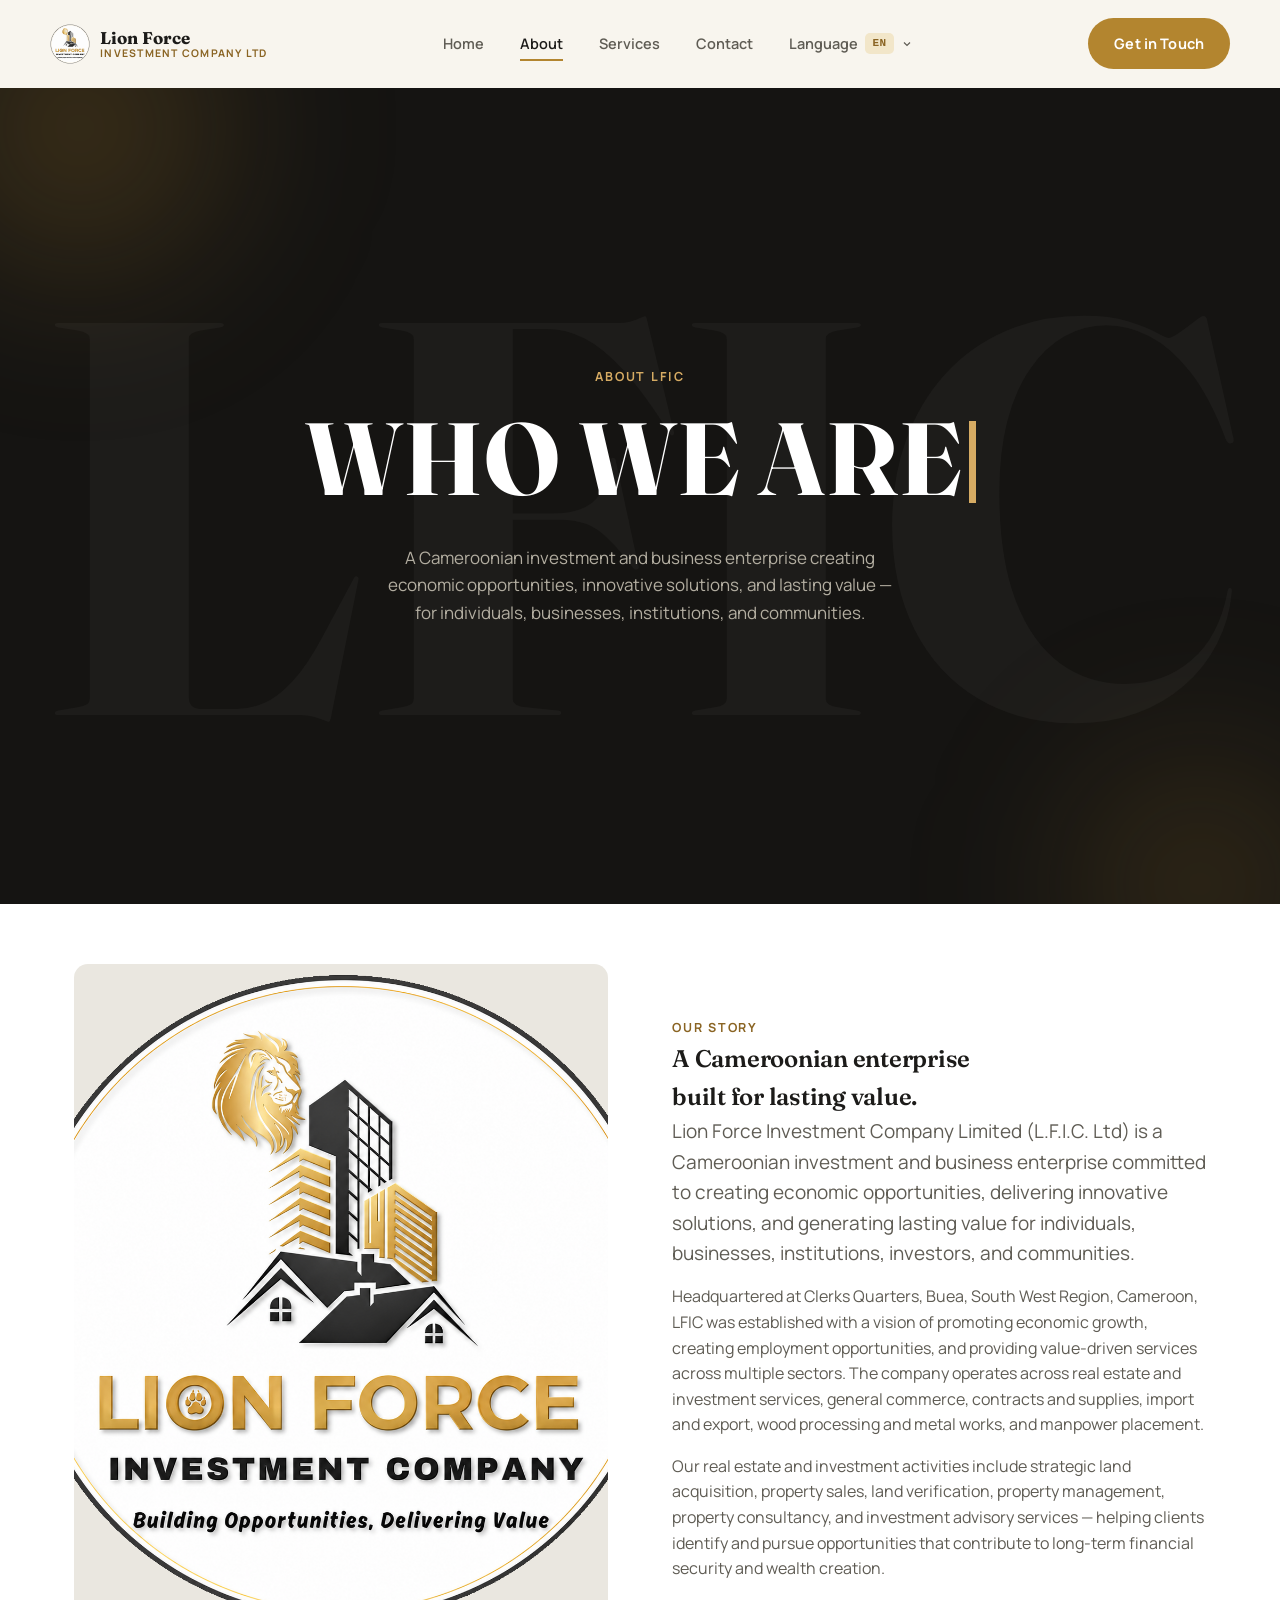
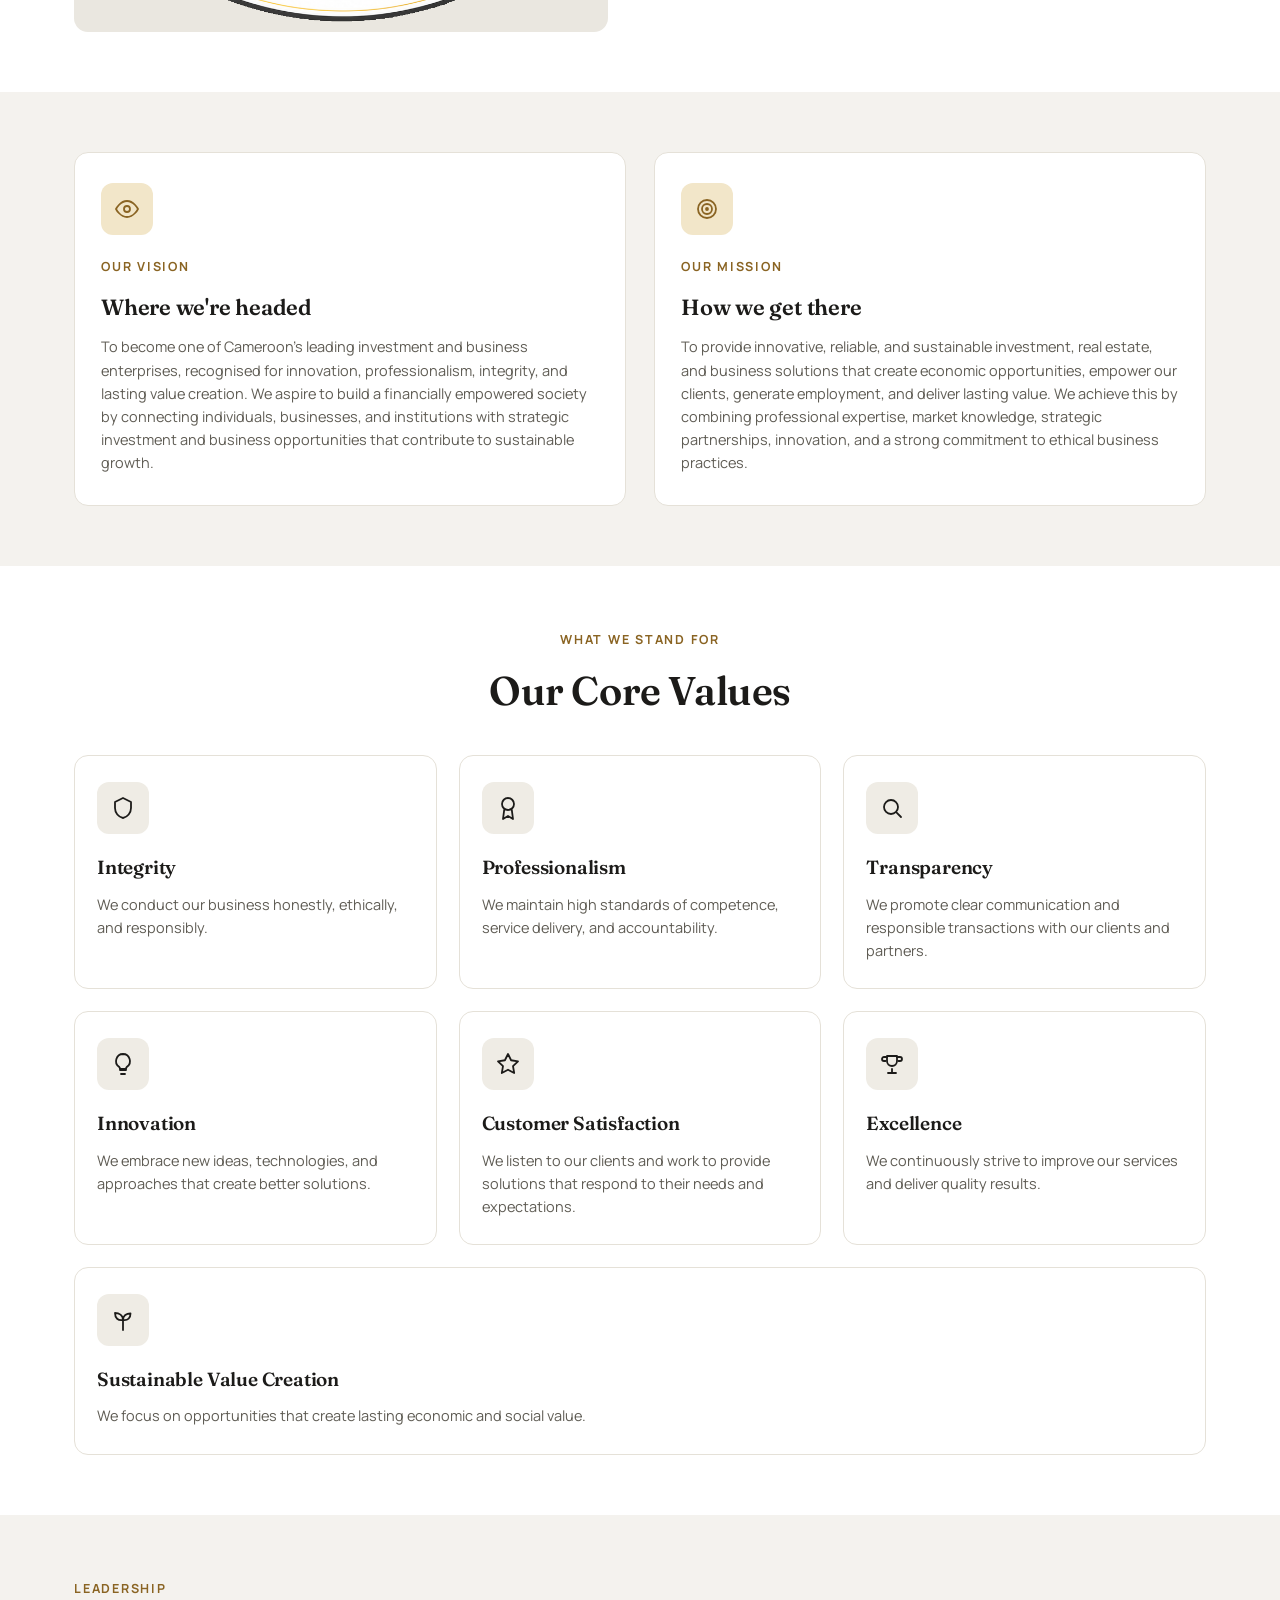
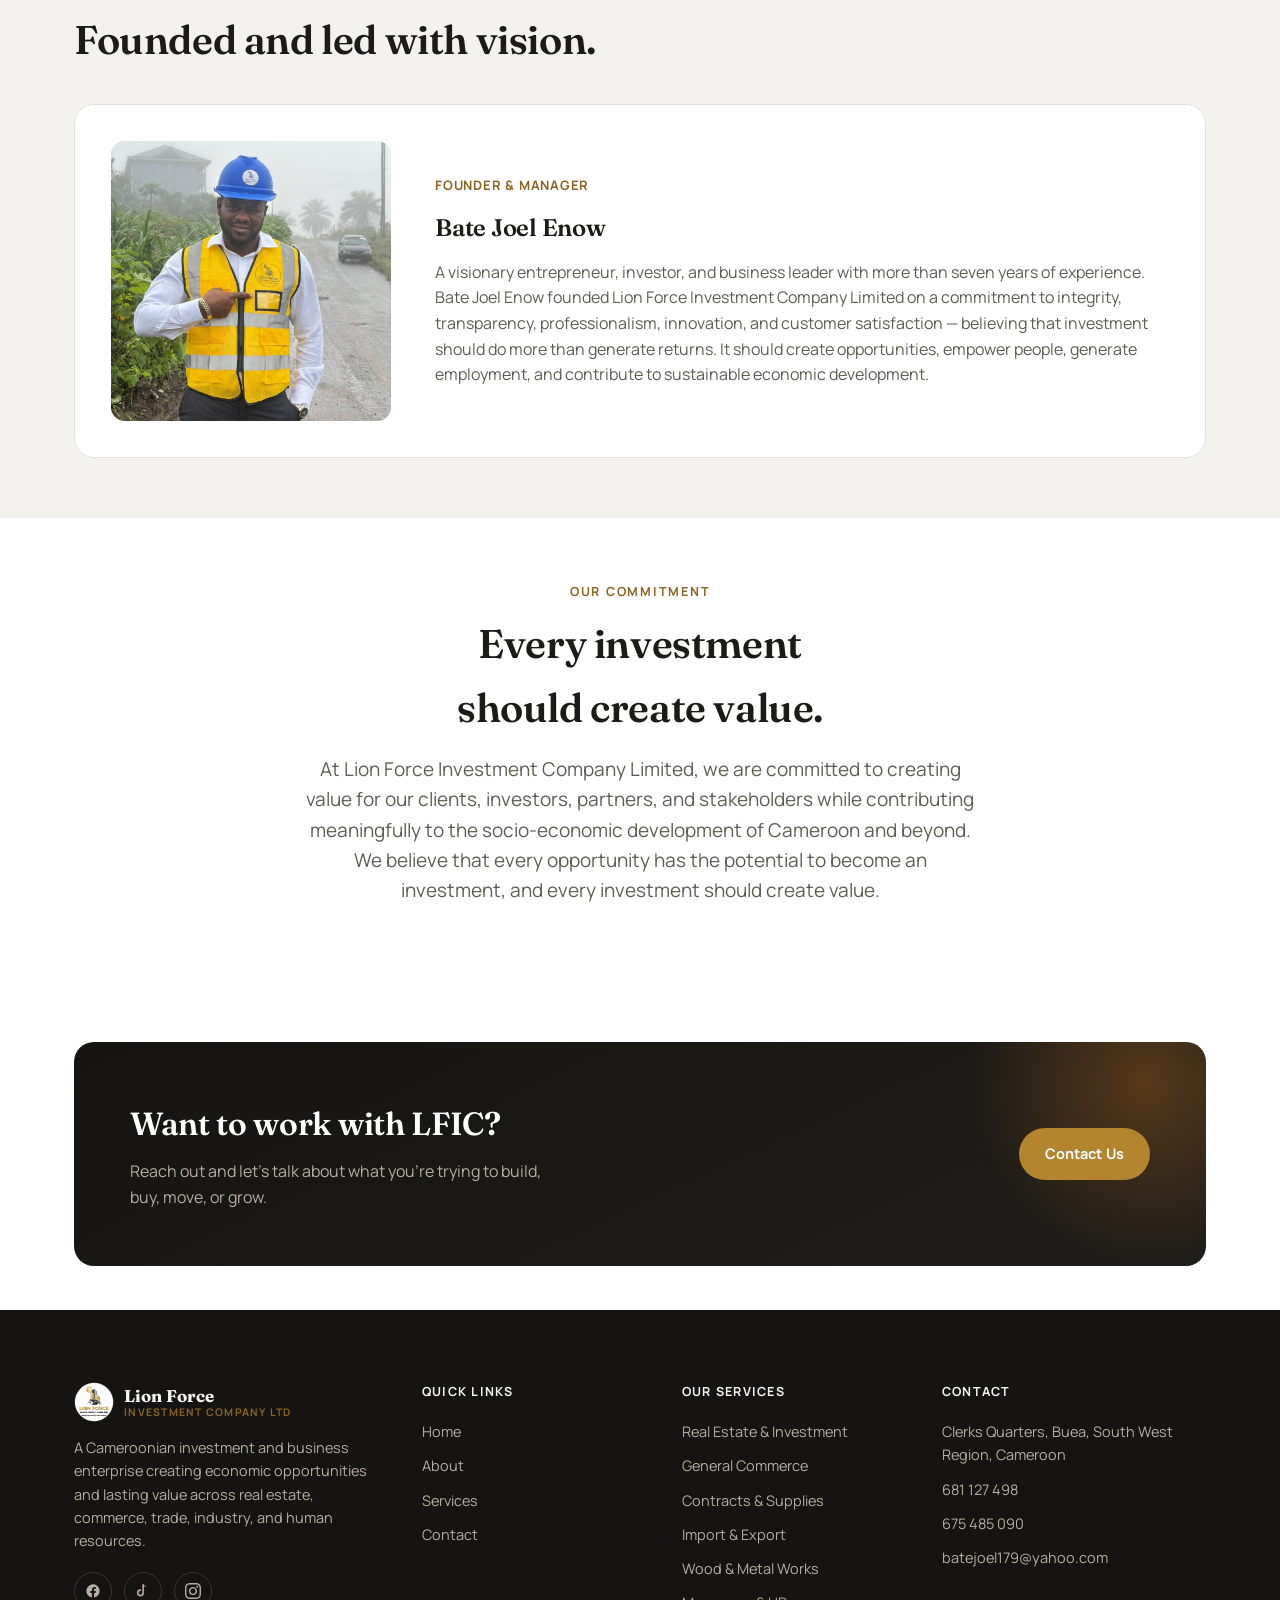
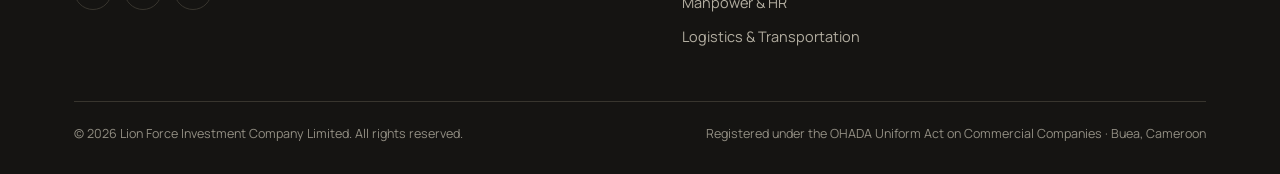
==== about.html @ eafbc06b "second commit" ====
<!doctype html>
<html lang="en">
<head>
<meta charset="UTF-8">
<meta name="viewport" content="width=device-width, initial-scale=1">
<title data-i18n="meta.aboutTitle">About Us | Lion Force Investment Company Ltd</title>
<meta name="description" data-i18n-content="meta.aboutDesc" content="Learn who LFIC is — our story, vision, mission, core values, and the founder behind Lion Force Investment Company Limited in Buea, Cameroon.">
<link rel="canonical" href="https://lionforceinvestment.com/about.html">
<link rel="icon" type="image/png" href="assets/images/logo.png">
<link rel="preconnect" href="https://fonts.googleapis.com">
<link rel="preconnect" href="https://fonts.gstatic.com" crossorigin>
<link href="https://fonts.googleapis.com/css2?family=Fraunces:ital,opsz,wght@0,9..144,500;0,9..144,600;0,9..144,700;1,9..144,500&family=Manrope:wght@400;500;600;700;800&display=swap" rel="stylesheet">
<link rel="stylesheet" href="assets/css/style.css">

<meta property="og:type" content="website">
<meta property="og:site_name" content="Lion Force Investment Company Ltd">
<meta property="og:title" content="About Us | Lion Force Investment Company Ltd">
<meta property="og:description" content="Learn who LFIC is — our story, vision, mission, core values, and the founder behind Lion Force Investment Company Limited in Buea, Cameroon.">
<meta property="og:url" content="https://lionforceinvestment.com/about.html">
<meta property="og:image" content="https://lionforceinvestment.com/assets/images/logo.png">
<meta name="twitter:card" content="summary">

<script type="application/ld+json">
{
  "@context": "https://schema.org",
  "@type": "BreadcrumbList",
  "itemListElement": [
    { "@type": "ListItem", "position": 1, "name": "Home", "item": "https://lionforceinvestment.com/" },
    { "@type": "ListItem", "position": 2, "name": "About", "item": "https://lionforceinvestment.com/about.html" }
  ]
}
</script>
</head>
<body>

<header class="site-header">
  <div class="nav-backdrop"></div>
  <div class="container nav">
    <a href="index.html" class="brand">
      <img class="brand-mark" src="assets/images/logo.png" data-ph="logo.png" alt="Lion Force Investment Company Ltd logo">
      <span class="brand-text"><strong>Lion Force</strong><span>Investment Company Ltd</span></span>
    </a>
    <nav class="nav-links" id="navLinks">
      <a href="index.html" data-i18n="common.navHome">Home</a>
      <a href="about.html" data-i18n="common.navAbout">About</a>
      <a href="services.html" data-i18n="common.navServices">Services</a>
      <a href="contact.html" data-i18n="common.navContact">Contact</a>
      <div class="nav-lang">
        <button type="button" class="lang-toggle" aria-haspopup="true" aria-expanded="false">
          <span data-i18n="common.navLanguage">Language</span>
          <span class="lang-current">EN</span>
          <svg class="lang-caret" viewBox="0 0 24 24" width="12" height="12" fill="none" stroke="currentColor" stroke-width="2.4"><path d="M6 9l6 6 6-6"/></svg>
        </button>
        <div class="lang-menu">
          <button type="button" class="lang-option is-active" data-lang="en">
            <span data-i18n="common.langEnglish">English</span>
            <span class="lang-check">✓</span>
          </button>
          <button type="button" class="lang-option" data-lang="fr">
            <span data-i18n="common.langFrench">Français</span>
            <span class="lang-check">✓</span>
          </button>
        </div>
      </div>
    </nav>
    <div class="nav-cta">
      <a href="contact.html" class="btn btn--primary" data-i18n="common.getInTouch">Get in Touch</a>
      <button class="nav-toggle" id="navToggle" aria-label="Toggle menu" data-i18n-aria-label="common.toggleMenu" aria-expanded="false">
        <svg viewBox="0 0 24 24" width="22" height="22">
          <line class="bar bar1" x1="3" y1="6" x2="21" y2="6"/>
          <line class="bar bar2" x1="3" y1="12" x2="21" y2="12"/>
          <line class="bar bar3" x1="3" y1="18" x2="21" y2="18"/>
        </svg>
      </button>
    </div>
  </div>
</header>

<main>

  <section class="statement">
    <div class="statement-blob statement-blob--a"></div>
    <div class="statement-blob statement-blob--b"></div>
    <div class="statement-watermark" aria-hidden="true">LFIC</div>
    <div class="container statement-inner">
      <span class="eyebrow" data-i18n="about.statementEyebrow">About LFIC</span>
      <h1 class="statement-headline" data-typewriter="WHO WE ARE" data-i18n-typewriter="about.statementHeadline">WHO WE ARE</h1>
      <p class="statement-sub" data-i18n="about.statementSub">A Cameroonian investment and business enterprise creating economic opportunities, innovative solutions, and lasting value — for individuals, businesses, institutions, and communities.</p>
    </div>
  </section>

  <section class="section">
    <div class="container split reveal">
      <div class="split-media">
        <div class="media"><img src="assets/images/office-buea.jpg" data-ph="office-buea.jpg" alt="LFIC office in Clerks Quarters, Buea" loading="lazy"></div>
      </div>
      <div class="split-copy">
        <span class="eyebrow" data-i18n="about.storyEyebrow">Our Story</span>
        <h2 data-i18n="about.storyTitle">A Cameroonian enterprise built for lasting value.</h2>
        <p class="text-lead" data-i18n="about.storyLead">Lion Force Investment Company Limited (L.F.I.C. Ltd) is a Cameroonian investment and business enterprise committed to creating economic opportunities, delivering innovative solutions, and generating lasting value for individuals, businesses, institutions, investors, and communities.</p>
        <p style="margin-top:16px;color:var(--ink-soft);" data-i18n="about.storyPara2">Headquartered at Clerks Quarters, Buea, South West Region, Cameroon, LFIC was established with a vision of promoting economic growth, creating employment opportunities, and providing value-driven services across multiple sectors. The company operates across real estate and investment services, general commerce, contracts and supplies, import and export, wood processing and metal works, and manpower placement.</p>
        <p style="margin-top:16px;color:var(--ink-soft);" data-i18n="about.storyPara3">Our real estate and investment activities include strategic land acquisition, property sales, land verification, property management, property consultancy, and investment advisory services — helping clients identify and pursue opportunities that contribute to long-term financial security and wealth creation.</p>
      </div>
    </div>
  </section>

  <section class="section section--alt">
    <div class="container">
      <div class="grid grid--2">
        <div class="card reveal" style="--i:0">
          <div class="icon-badge"><svg viewBox="0 0 24 24"><path d="M1 12s4-8 11-8 11 8 11 8-4 8-11 8-11-8-11-8z"/><circle cx="12" cy="12" r="3"/></svg></div>
          <span class="eyebrow" data-i18n="about.visionEyebrow">Our Vision</span>
          <h3 style="margin-top:12px;font-size:22px;" data-i18n="about.visionTitle">Where we're headed</h3>
          <p style="margin-top:10px;" data-i18n="about.visionText">To become one of Cameroon's leading investment and business enterprises, recognised for innovation, professionalism, integrity, and lasting value creation. We aspire to build a financially empowered society by connecting individuals, businesses, and institutions with strategic investment and business opportunities that contribute to sustainable growth.</p>
        </div>
        <div class="card reveal" style="--i:1">
          <div class="icon-badge"><svg viewBox="0 0 24 24"><circle cx="12" cy="12" r="9"/><circle cx="12" cy="12" r="5"/><circle cx="12" cy="12" r="1"/></svg></div>
          <span class="eyebrow" data-i18n="about.missionEyebrow">Our Mission</span>
          <h3 style="margin-top:12px;font-size:22px;" data-i18n="about.missionTitle">How we get there</h3>
          <p style="margin-top:10px;" data-i18n="about.missionText">To provide innovative, reliable, and sustainable investment, real estate, and business solutions that create economic opportunities, empower our clients, generate employment, and deliver lasting value. We achieve this by combining professional expertise, market knowledge, strategic partnerships, innovation, and a strong commitment to ethical business practices.</p>
        </div>
      </div>
    </div>
  </section>

  <section class="section">
    <div class="container">
      <div class="section-head section-head--center reveal">
        <span class="eyebrow" data-i18n="about.valuesEyebrow">What We Stand For</span>
        <h2 data-i18n="about.valuesTitle">Our Core Values</h2>
      </div>
      <div class="values-grid">
        <div class="card value-card reveal" style="--i:0"><div class="icon-badge"><svg viewBox="0 0 24 24"><path d="M12 2l8 4v6c0 5-3.5 9-8 10-4.5-1-8-5-8-10V6l8-4z"/></svg></div><h3 data-i18n="about.value1Title">Integrity</h3><p data-i18n="about.value1Desc">We conduct our business honestly, ethically, and responsibly.</p></div>
        <div class="card value-card reveal" style="--i:1"><div class="icon-badge"><svg viewBox="0 0 24 24"><circle cx="12" cy="8" r="6"/><path d="M8.21 13.89L7 23l5-3 5 3-1.21-9.11"/></svg></div><h3 data-i18n="about.value2Title">Professionalism</h3><p data-i18n="about.value2Desc">We maintain high standards of competence, service delivery, and accountability.</p></div>
        <div class="card value-card reveal" style="--i:2"><div class="icon-badge"><svg viewBox="0 0 24 24"><circle cx="11" cy="11" r="7"/><path d="M21 21l-4.35-4.35"/></svg></div><h3 data-i18n="about.value3Title">Transparency</h3><p data-i18n="about.value3Desc">We promote clear communication and responsible transactions with our clients and partners.</p></div>
        <div class="card value-card reveal" style="--i:3"><div class="icon-badge"><svg viewBox="0 0 24 24"><path d="M9 18h6"/><path d="M10 22h4"/><path d="M12 2a7 7 0 0 0-4 12.7c.6.5 1 1.2 1 2.3h6c0-1.1.4-1.8 1-2.3A7 7 0 0 0 12 2z"/></svg></div><h3 data-i18n="about.value4Title">Innovation</h3><p data-i18n="about.value4Desc">We embrace new ideas, technologies, and approaches that create better solutions.</p></div>
        <div class="card value-card reveal" style="--i:4"><div class="icon-badge"><svg viewBox="0 0 24 24"><path d="M12 2l3.09 6.26L22 9.27l-5 4.87L18.18 21 12 17.77 5.82 21 7 14.14l-5-4.87 6.91-1.01L12 2z"/></svg></div><h3 data-i18n="about.value5Title">Customer Satisfaction</h3><p data-i18n="about.value5Desc">We listen to our clients and work to provide solutions that respond to their needs and expectations.</p></div>
        <div class="card value-card reveal" style="--i:5"><div class="icon-badge"><svg viewBox="0 0 24 24"><path d="M7 4h10v5a5 5 0 0 1-10 0V4z"/><path d="M7 5H4a2 2 0 0 0 0 4h1.5"/><path d="M17 5h3a2 2 0 0 1 0 4h-1.5"/><path d="M8 21h8"/><path d="M12 17v4"/></svg></div><h3 data-i18n="about.value6Title">Excellence</h3><p data-i18n="about.value6Desc">We continuously strive to improve our services and deliver quality results.</p></div>
      </div>
      <div class="card value-card reveal" style="margin-top:22px;">
        <div class="icon-badge"><svg viewBox="0 0 24 24"><path d="M12 22V12"/><path d="M12 12C12 7 8 5 4 5c0 5 3 8 8 7z"/><path d="M12 12c0-4.5 3.5-6.5 7.5-6.5 0 4.5-2.5 7.2-7.5 6.5z"/></svg></div><h3 data-i18n="about.value7Title">Sustainable Value Creation</h3><p data-i18n="about.value7Desc">We focus on opportunities that create lasting economic and social value.</p>
      </div>
    </div>
  </section>

  <section class="section section--alt">
    <div class="container">
      <div class="section-head reveal">
        <span class="eyebrow" data-i18n="about.leadershipEyebrow">Leadership</span>
        <h2 data-i18n="about.leadershipTitle">Founded and led with vision.</h2>
      </div>
      <div class="people reveal">
        <div class="media" data-carousel>
          <img class="carousel-slide is-active" src="assets/images/founder-bate-joel-enow.jpg" data-ph="founder-bate-joel-enow.jpg" alt="Bate Joel Enow, Founder of LFIC" loading="lazy">
          <img class="carousel-slide" src="assets/images/founder-bate-joel-enow2.jpg" data-ph="founder-bate-joel-enow2.jpg" alt="Bate Joel Enow, Founder of LFIC" loading="lazy">
        </div>
        <div>
          <span class="role" data-i18n="about.founderRole">Founder &amp; Manager</span>
          <h3>Bate Joel Enow</h3>
          <p style="color:var(--ink-soft);margin-top:12px;" data-i18n="about.founderBio">A visionary entrepreneur, investor, and business leader with more than seven years of experience. Bate Joel Enow founded Lion Force Investment Company Limited on a commitment to integrity, transparency, professionalism, innovation, and customer satisfaction — believing that investment should do more than generate returns. It should create opportunities, empower people, generate employment, and contribute to sustainable economic development.</p>
        </div>
      </div>
    </div>
  </section>

  <section class="section">
    <div class="container">
      <div class="section-head section-head--center reveal">
        <span class="eyebrow" data-i18n="about.commitmentEyebrow">Our Commitment</span>
        <h2 data-i18n="about.commitmentTitle">Every investment should create value.</h2>
        <p class="text-lead" style="margin:0 auto;" data-i18n="about.commitmentText">At Lion Force Investment Company Limited, we are committed to creating value for our clients, investors, partners, and stakeholders while contributing meaningfully to the socio-economic development of Cameroon and beyond. We believe that every opportunity has the potential to become an investment, and every investment should create value.</p>
      </div>
    </div>
  </section>

  <section class="section--tight">
    <div class="container">
      <div class="cta-band reveal">
        <div>
          <h2 data-i18n="about.ctaTitle">Want to work with LFIC?</h2>
          <p data-i18n="about.ctaLead">Reach out and let's talk about what you're trying to build, buy, move, or grow.</p>
        </div>
        <a href="contact.html" class="btn btn--primary" data-i18n="home.ctaBtn">Contact Us</a>
      </div>
    </div>
  </section>

</main>

<footer class="site-footer">
  <div class="container">
    <div class="footer-grid">
      <div class="footer-brand">
        <a href="index.html" class="brand">
          <img class="brand-mark" src="assets/images/logo.png" data-ph="logo.png" alt="Lion Force Investment Company Ltd logo">
          <span class="brand-text"><strong style="color:var(--on-dark);">Lion Force</strong><span>Investment Company Ltd</span></span>
        </a>
        <p data-i18n="common.footerTagline">A Cameroonian investment and business enterprise creating economic opportunities and lasting value across real estate, commerce, trade, industry, and human resources.</p>
        <div class="footer-social">
          <a href="https://www.facebook.com/LFICltd26" aria-label="Facebook" target="_blank" rel="noopener"><svg viewBox="0 0 24 24" fill="currentColor"><path d="M22 12a10 10 0 1 0-11.56 9.88v-6.99H7.9V12h2.54V9.8c0-2.5 1.49-3.89 3.77-3.89 1.09 0 2.23.2 2.23.2v2.45h-1.26c-1.24 0-1.63.77-1.63 1.56V12h2.78l-.44 2.89h-2.34v6.99A10 10 0 0 0 22 12z"/></svg></a>
          <a href="https://www.tiktok.com/@lion_force_investment" aria-label="TikTok" target="_blank" rel="noopener"><svg viewBox="0 0 24 24" fill="currentColor"><path d="M16.6 5.82a4.28 4.28 0 0 1-3.16-1.36V14.8a5.3 5.3 0 1 1-4.55-5.25v2.5a2.8 2.8 0 1 0 2.05 2.7V2h2.5a4.28 4.28 0 0 0 3.16 3.6v2.4a6.6 6.6 0 0 1 0 0z"/></svg></a>
          <a href="https://www.instagram.com/mr_lionforce/" aria-label="Instagram" target="_blank" rel="noopener"><svg viewBox="0 0 24 24" fill="currentColor"><path d="M12 0C8.74 0 8.333.015 7.053.072 5.775.132 4.905.333 4.14.63c-.789.306-1.459.717-2.126 1.384S.935 3.35.63 4.14C.333 4.905.131 5.775.072 7.053.012 8.333 0 8.74 0 12s.015 3.667.072 4.947c.06 1.277.261 2.148.558 2.913.306.788.717 1.459 1.384 2.126.667.666 1.336 1.079 2.126 1.384.766.296 1.636.499 2.913.558C8.333 23.988 8.74 24 12 24s3.667-.015 4.947-.072c1.277-.06 2.148-.262 2.913-.558.788-.306 1.459-.718 2.126-1.384.666-.667 1.079-1.335 1.384-2.126.296-.765.499-1.636.558-2.913.06-1.28.072-1.687.072-4.947s-.015-3.667-.072-4.947c-.06-1.277-.262-2.149-.558-2.913-.306-.789-.718-1.459-1.384-2.126C21.319 1.347 20.651.935 19.86.63c-.765-.297-1.636-.499-2.913-.558C15.667.012 15.26 0 12 0zm0 2.16c3.203 0 3.585.016 4.85.071 1.17.055 1.805.249 2.227.415.562.217.96.477 1.382.896.419.42.679.819.896 1.381.164.422.36 1.057.413 2.227.057 1.266.07 1.646.07 4.85s-.015 3.585-.074 4.85c-.061 1.17-.256 1.805-.421 2.227-.224.562-.479.96-.899 1.382-.419.419-.824.679-1.38.896-.42.164-1.065.36-2.235.413-1.274.057-1.649.07-4.859.07-3.211 0-3.586-.015-4.859-.074-1.171-.061-1.816-.256-2.236-.421-.569-.224-.96-.479-1.379-.899-.421-.419-.69-.824-.9-1.38-.165-.42-.359-1.065-.42-2.235-.045-1.26-.061-1.649-.061-4.844 0-3.196.016-3.586.061-4.861.061-1.17.255-1.814.42-2.234.21-.57.479-.96.9-1.381.419-.419.81-.689 1.379-.898.42-.166 1.051-.361 2.221-.421 1.275-.045 1.65-.06 4.859-.06l.045.03zm0 3.678c-3.405 0-6.162 2.76-6.162 6.162 0 3.405 2.76 6.162 6.162 6.162 3.405 0 6.162-2.76 6.162-6.162 0-3.405-2.76-6.162-6.162-6.162zM12 16c-2.21 0-4-1.79-4-4s1.79-4 4-4 4 1.79 4 4-1.79 4-4 4zm7.846-10.405c0 .795-.646 1.44-1.44 1.44-.795 0-1.44-.646-1.44-1.44 0-.794.646-1.439 1.44-1.439.793-.001 1.44.645 1.44 1.439z"/></svg></a>
        </div>
      </div>
      <div>
        <h4 data-i18n="common.footerQuickLinks">Quick Links</h4>
        <div class="footer-links">
          <a href="index.html" data-i18n="common.navHome">Home</a>
          <a href="about.html" data-i18n="common.navAbout">About</a>
          <a href="services.html" data-i18n="common.navServices">Services</a>
          <a href="contact.html" data-i18n="common.navContact">Contact</a>
        </div>
      </div>
      <div>
        <h4 data-i18n="common.footerOurServices">Our Services</h4>
        <div class="footer-links">
          <a href="services.html#real-estate" data-i18n="common.serviceRealEstate">Real Estate &amp; Investment</a>
          <a href="services.html#general-commerce" data-i18n="common.serviceGeneralCommerce">General Commerce</a>
          <a href="services.html#contracts-supplies" data-i18n="common.serviceContractsSupplies">Contracts &amp; Supplies</a>
          <a href="services.html#import-export" data-i18n="common.serviceImportExport">Import &amp; Export</a>
          <a href="services.html#wood-metal-works" data-i18n="common.serviceWoodMetal">Wood &amp; Metal Works</a>
          <a href="services.html#manpower-hr" data-i18n="common.serviceManpowerHR">Manpower &amp; HR</a>
          <a href="services.html#logistics" data-i18n="common.serviceLogistics">Logistics &amp; Transportation</a>
        </div>
      </div>
      <div>
        <h4 data-i18n="common.footerContact">Contact</h4>
        <div class="footer-links">
          <a href="https://maps.google.com/?q=Clerks+Quarters,+Buea,+South+West+Region,+Cameroon" target="_blank" rel="noopener" data-i18n="common.footerAddress">Clerks Quarters, Buea, South West Region, Cameroon</a>
          <a href="tel:+237681127498">681 127 498</a>
          <a href="tel:+237675485090">675 485 090</a>
          <a href="mailto:batejoel179@yahoo.com">batejoel179@yahoo.com</a>
        </div>
      </div>
    </div>
    <div class="footer-bottom">
      <span data-i18n="common.footerCopyright">&copy; 2026 Lion Force Investment Company Limited. All rights reserved.</span>
      <span data-i18n="common.footerRegistered">Registered under the OHADA Uniform Act on Commercial Companies · Buea, Cameroon</span>
    </div>
  </div>
</footer>

<button class="to-top" aria-label="Back to top" data-i18n-aria-label="common.backToTop">
  <svg viewBox="0 0 24 24" fill="none" stroke="currentColor" stroke-width="2.4"><path d="M12 19V5M5 12l7-7 7 7"/></svg>
</button>

<script src="assets/js/i18n.js"></script>
<script src="assets/js/main.js"></script>
</body>
</html>
---- assets/css/style.css ----
/* ============================================================
   Lion Force Investment Company Ltd — Design System
   Light theme. Fonts: Fraunces (display) + Manrope (body/UI).
   ============================================================ */

:root{
  /* White */
  --paper:#ffffff;
  --surface:#ffffff;
  --surface-2:#f4f2ee;
  --surface-3:#eae7e0;

  /* Ash (text + neutrals — warm grey, no green bias) */
  --ink:#1c1b19;
  --ink-soft:#5f5c54;
  --ink-faint:#928e83;
  --ash-tint:#efece5;

  /* Dark (footer / contrast bands) */
  --dark:#151412;
  --dark-2:#201e1a;
  --on-dark:#f6f4ef;
  --on-dark-soft:#b3aea1;
  --line-on-dark:#38352e;

  /* Gold (the one accent) */
  --accent:#b3852f;
  --accent-dark:#8a6423;
  --accent-light:#d6ab63;
  --accent-tint:#f2e6c9;

  --line:#e5e1d8;

  --success:#7a6a2e;
  --error:#9c4a3a;

  --shadow-sm:0 1px 2px rgba(28,27,25,.07), 0 2px 8px rgba(28,27,25,.05);
  --shadow-md:0 10px 28px rgba(28,27,25,.10);
  --shadow-lg:0 24px 56px rgba(28,27,25,.18);

  --radius-lg:20px;
  --radius:14px;
  --radius-sm:8px;

  --container:1180px;
  --header-h:84px;
  --header-h-mobile:70px;

  --ease:cubic-bezier(.22,.8,.32,1);
  --dur-fast:.22s;
  --dur:.45s;
  --dur-slow:.9s;
}

/* ---------- reset ---------- */
*,*::before,*::after{box-sizing:border-box;}
html{scroll-behavior:smooth;overflow-x:clip;}
body{
  margin:0;
  overflow-x:clip;
  background:var(--paper);
  color:var(--ink);
  font-family:"Manrope",-apple-system,"Segoe UI",Roboto,Helvetica,Arial,sans-serif;
  font-size:16px;
  line-height:1.6;
  -webkit-font-smoothing:antialiased;
}
img{max-width:100%;display:block;}
a{color:inherit;text-decoration:none;}
ul{margin:0;padding:0;list-style:none;}
h1,h2,h3,h4,p,figure{margin:0;}
button{font:inherit;color:inherit;background:none;border:none;cursor:pointer;}
input,textarea{font:inherit;}
svg{display:block;}

h1,h2,h3,h4,.font-display{
  font-family:"Fraunces","Iowan Old Style",Georgia,serif;
  font-weight:600;
  letter-spacing:-0.01em;
  text-wrap:balance;
  color:var(--ink);
}

.container{
  max-width:var(--container);
  margin:0 auto;
  padding:0 24px;
}

.eyebrow{
  display:inline-block;
  font-family:"Manrope",sans-serif;
  font-size:12.5px;
  font-weight:700;
  letter-spacing:.14em;
  text-transform:uppercase;
  color:var(--accent-dark);
}

.section{padding:60px 0;}
.section--tight{padding:44px 0;}
.section--alt{background:var(--surface-2);}
.section--dark{background:var(--dark);color:var(--on-dark);}
.section--dark h1,.section--dark h2,.section--dark h3,.section--dark h4{color:var(--on-dark);}
.section--dark .eyebrow{color:var(--accent-light);}

.text-lead{
  font-size:clamp(17px,2vw,19px);
  color:var(--ink-soft);
  max-width:62ch;
}

@media (max-width:640px){
  .section{padding:44px 0;}
  .section-head{margin-bottom:24px;}
}

/* ---------- reveal on scroll ---------- */
.reveal{
  opacity:0;
  transform:translateY(28px);
  transition:opacity var(--dur-slow) var(--ease), transform var(--dur-slow) var(--ease);
}
.reveal.is-visible{opacity:1;transform:none;}
.reveal-stagger > *{transition-delay:calc(var(--i,0) * 90ms);}

@media (prefers-reduced-motion: reduce){
  html{scroll-behavior:auto;}
  .reveal{opacity:1;transform:none;transition:none;}
  *{animation-duration:0.001ms !important;animation-iteration-count:1 !important;transition-duration:0.001ms !important;}
}

/* ---------- buttons ---------- */
.btn{
  position:relative;
  display:inline-flex;
  align-items:center;
  gap:10px;
  padding:14px 26px;
  border-radius:999px;
  font-weight:700;
  font-size:14.5px;
  letter-spacing:.01em;
  overflow:hidden;
  isolation:isolate;
  transition:color var(--dur-fast) var(--ease), border-color var(--dur-fast) var(--ease), transform var(--dur-fast) var(--ease);
}
.btn::before{
  content:"";
  position:absolute;
  inset:0;
  z-index:-1;
  transform:translateY(102%);
  transition:transform var(--dur) var(--ease);
}
.btn:hover{transform:translateY(-2px);}
.btn:hover::before{transform:translateY(0);}

.btn--primary{background:var(--accent);color:#fff;}
.btn--primary::before{background:var(--accent-dark);}

.btn--ghost{border:1.5px solid var(--line);color:var(--ink);}
.btn--ghost::before{background:var(--ink);}
.btn--ghost:hover{color:#fff;border-color:var(--ink);}

.btn--ghost-dark{border:1.5px solid var(--line-on-dark);color:var(--on-dark);}
.btn--ghost-dark::before{background:var(--accent);}
.btn--ghost-dark:hover{color:#fff;border-color:var(--accent);}

.btn--sm{padding:10px 18px;font-size:13.5px;}

/* ---------- image zoom + placeholder ---------- */
.media{
  position:relative;
  overflow:hidden;
  background:var(--surface-3);
  border-radius:var(--radius);
}
.media--dark{background:var(--dark);}
.media img{
  width:100%;height:100%;
  object-fit:cover;
  display:block;
  transition:transform 1.1s var(--ease);
}
.media:hover img{transform:scale(1.08);}
.media::after{
  content:"";
  position:absolute;inset:0;
  background:linear-gradient(180deg,rgba(28,33,23,0) 55%,rgba(28,33,23,.35) 100%);
  opacity:0;
  transition:opacity var(--dur) var(--ease);
  pointer-events:none;
}
.media:hover::after{opacity:1;}

img.img-missing{
  object-fit:cover;
  filter:saturate(.85);
}

/* ---------- header ---------- */
header.site-header{
  position:sticky;top:0;z-index:60;
  background:rgba(247,244,236,.86);
  backdrop-filter:blur(10px) saturate(1.2);
  border-bottom:1px solid transparent;
  transition:box-shadow var(--dur-fast), border-color var(--dur-fast), padding var(--dur-fast);
}
header.site-header.is-scrolled{
  box-shadow:var(--shadow-sm);
  border-color:var(--line);
}
.nav{
  display:flex;
  align-items:center;
  justify-content:space-between;
  padding:18px 0;
  transition:padding var(--dur-fast);
}
header.site-header.is-scrolled .nav{padding:12px 0;}

.brand{display:flex;align-items:center;gap:10px;}
.brand-mark{
  width:40px;height:40px;
  flex:none;
  object-fit:contain;
  display:block;
}
.brand-text{display:flex;flex-direction:column;line-height:1.15;}
.brand-text strong{
  font-family:"Fraunces",serif;
  font-size:17px;
  font-weight:700;
  color:var(--ink);
}
.brand-text span{
  font-size:10.5px;
  letter-spacing:.12em;
  text-transform:uppercase;
  color:var(--accent-dark);
  font-weight:700;
}

.nav-links{display:flex;align-items:center;gap:36px;}
.nav-links a{
  position:relative;
  font-weight:600;
  font-size:14.5px;
  color:var(--ink-soft);
  padding:6px 0;
  transition:color var(--dur-fast);
}
.nav-links a::after{
  content:"";
  position:absolute;left:0;bottom:0;
  width:100%;height:2px;
  background:var(--accent);
  transform:scaleX(0);
  transform-origin:right;
  transition:transform var(--dur) var(--ease);
}
.nav-links a:hover,.nav-links a.active{color:var(--ink);}
.nav-links a:hover::after,.nav-links a.active::after{transform:scaleX(1);transform-origin:left;}

/* ---------- language switcher ---------- */
.nav-lang{position:relative;}
.lang-toggle{
  display:inline-flex;align-items:center;gap:7px;
  font-weight:600;font-size:14.5px;color:var(--ink-soft);
  padding:6px 0;
  transition:color var(--dur-fast);
}
.lang-toggle:hover{color:var(--ink);}
.lang-current{
  font-family:ui-monospace,SFMono-Regular,Consolas,monospace;
  font-size:11px;font-weight:700;letter-spacing:.04em;
  padding:2px 7px;border-radius:5px;
  background:var(--accent-tint);color:var(--accent-dark);
}
.lang-caret{transition:transform var(--dur-fast);flex:none;}
.nav-lang.is-open .lang-caret{transform:rotate(180deg);}

.lang-menu{
  position:absolute;top:100%;left:50%;
  transform:translate(-50%,8px);
  min-width:170px;
  background:var(--surface);
  border:1px solid var(--line);
  border-radius:var(--radius-sm);
  box-shadow:var(--shadow-md);
  padding:6px;
  opacity:0;visibility:hidden;
  transition:opacity var(--dur-fast) var(--ease), transform var(--dur-fast) var(--ease), visibility 0s linear var(--dur-fast);
  z-index:80;
}
.nav-lang:hover .lang-menu,
.nav-lang.is-open .lang-menu{
  opacity:1;visibility:visible;transform:translate(-50%,4px);
  transition:opacity var(--dur-fast) var(--ease), transform var(--dur-fast) var(--ease);
}
.lang-option{
  display:flex;align-items:center;justify-content:space-between;
  width:100%;
  padding:9px 12px;
  border-radius:6px;
  font-size:14px;font-weight:600;color:var(--ink-soft);
  transition:background var(--dur-fast), color var(--dur-fast);
}
.lang-option:hover{background:var(--surface-2);color:var(--ink);}
.lang-option.is-active{color:var(--accent-dark);}
.lang-option .lang-check{opacity:0;font-weight:700;transition:opacity var(--dur-fast);}
.lang-option.is-active .lang-check{opacity:1;}

@media (max-width:920px){
  .nav-lang{width:100%;}
  .lang-toggle{width:100%;justify-content:space-between;padding:14px 0;font-size:17px;border-bottom:1px solid var(--line);color:var(--ink);}
  .lang-menu{
    position:static;
    transform:none;
    box-shadow:none;
    border:none;
    background:transparent;
    padding:0;
    max-height:0;
    opacity:1;visibility:visible;
    overflow:hidden;
    transition:max-height var(--dur) var(--ease);
  }
  .nav-lang:hover .lang-menu{max-height:0;}
  .nav-lang.is-open .lang-menu{max-height:140px;padding:4px 0 8px 12px;}
  /* the shared (desktop) hover/open rule below sets a translate() on .lang-menu
     that outranks the plain "transform:none" above (3 classes vs. 1) — pin it
     back down so the dropdown stays put under the toggle instead of sliding
     off sideways over the page content. */
  .nav-lang:hover .lang-menu,
  .nav-lang.is-open .lang-menu{transform:none;}
  .lang-option{color:var(--ink);}
}

.nav-cta{display:flex;align-items:center;gap:14px;}
.nav-toggle{
  display:none;
  width:46px;height:46px;
  flex:none;
  align-items:center;justify-content:center;
  border-radius:50%;
  transition:background var(--dur-fast);
}
.nav-toggle:hover{background:var(--surface-2);}
.nav-toggle .bar{
  stroke:var(--ink);
  stroke-width:2;
  stroke-linecap:round;
  transform-origin:12px 12px;
  transition:transform var(--dur-fast) var(--ease), opacity var(--dur-fast) var(--ease);
}
.nav-toggle.is-open .bar1{transform:translateY(6px) rotate(45deg);}
.nav-toggle.is-open .bar2{opacity:0;}
.nav-toggle.is-open .bar3{transform:translateY(-6px) rotate(-45deg);}

@media (max-width:920px){
  .nav{padding-left:20px;padding-right:20px;}
  .nav-links{
    position:fixed;inset:0 0 0 auto;
    width:min(340px,80vw);
    height:100vh;
    background:var(--surface);
    flex-direction:column;
    align-items:flex-start;
    justify-content:flex-start;
    gap:6px;
    padding:100px 32px 32px;
    box-shadow:var(--shadow-lg);
    transform:translateX(100%);
    transition:transform var(--dur) var(--ease);
    z-index:60;
  }
  .nav-links.is-open{transform:translateX(0);}
  .nav-links a{width:100%;padding:14px 0;font-size:17px;border-bottom:1px solid var(--line);}
  .nav-cta .btn--primary{display:none;}
  .nav-toggle{display:flex;position:relative;z-index:70;}
  .nav-backdrop{
    position:fixed;inset:0;
    background:rgba(15,14,12,.45);
    opacity:0;visibility:hidden;
    transition:opacity var(--dur) var(--ease), visibility 0s linear var(--dur);
    z-index:55;
  }
  .nav-backdrop.is-open{
    opacity:1;visibility:visible;
    transition:opacity var(--dur) var(--ease);
  }
}

@media (max-width:480px){
  .container{padding:0 18px;}
  .brand{gap:8px;}
  .brand-mark{width:34px;height:34px;}
  .brand-text strong{font-size:15px;}
  .brand-text span{display:none;}
  .nav{padding:14px 18px;}
  .nav-cta{gap:8px;}
}

/* ---------- hero ---------- */
.hero{
  position:relative;
  overflow:hidden;
  min-height:calc(100vh - var(--header-h));
  display:flex;
  align-items:center;
  color:#fff;
}
.hero-media{
  position:absolute;inset:0;
  z-index:0;
}
.hero-media img{
  width:100%;height:100%;object-fit:cover;
  animation:kenburns 3s ease-in-out infinite alternate;
}
@keyframes kenburns{
  0%{transform:scale(1) translate(0,0);}
  100%{transform:scale(1.12) translate(-1.5%,-1.5%);}
}
.hero-scrim{
  position:absolute;inset:0;
  background:linear-gradient(115deg,rgba(20,24,16,.92) 15%,rgba(20,24,16,.62) 55%,rgba(20,24,16,.4) 100%);
  z-index:1;
}
.hero-content{
  position:relative;z-index:2;padding:64px 24px;
  display:flex;flex-direction:column;align-items:center;text-align:center;
}
.hero-content .eyebrow{color:var(--accent-light);}
.hero h1{
  color:#fff;
  font-size:clamp(30px,5vw,58px);
  line-height:1.12;
  margin:18px 0 22px;
  max-width:min(52rem,92%);
  width:100%;
}
.hero p.text-lead{color:rgba(243,239,226,.86);max-width:min(54rem,92%);width:100%;margin-left:auto;margin-right:auto;}
.hero-actions{display:flex;gap:16px;flex-wrap:wrap;justify-content:center;margin-top:36px;}

@media (max-width:640px){
  .hero{min-height:calc(100vh - var(--header-h-mobile));}
  .hero-content{padding:40px 20px;}
  .hero h1{font-size:clamp(24px,7.5vw,36px);max-width:none;}
  .hero p.text-lead{font-size:15px;max-width:none;}
  .hero-actions{flex-direction:row;flex-wrap:nowrap;gap:10px;margin-top:24px;}
  .hero-actions .btn{flex:none;justify-content:center;padding:12px 14px;font-size:13px;white-space:nowrap;}
}

/* stagger children of hero on load */
.hero-content > *{
  opacity:0;
  animation:rise .8s var(--ease) forwards;
}
.hero-content .eyebrow{animation-delay:.05s;}
.hero-content h1{animation-delay:.18s;}
.hero-content .text-lead{animation-delay:.32s;}
.hero-content .hero-actions{animation-delay:.46s;}
@keyframes rise{
  from{opacity:0;transform:translateY(18px);}
  to{opacity:1;transform:translateY(0);}
}

/* ---------- statement section (big typewriter headline) ---------- */
.statement{
  position:relative;
  overflow:hidden;
  background:var(--dark);
  color:var(--on-dark);
  padding:110px 0;
  text-align:center;
  min-height:calc(100vh - var(--header-h));
  display:flex;
  align-items:center;
  justify-content:center;
}
.statement-blob{
  position:absolute;
  border-radius:50%;
  filter:blur(70px);
  z-index:0;
  pointer-events:none;
}
.statement-blob--a{width:440px;height:440px;background:radial-gradient(circle,rgba(179,133,47,.30),transparent 70%);top:-180px;left:-140px;}
.statement-blob--b{width:400px;height:400px;background:radial-gradient(circle,rgba(179,133,47,.22),transparent 70%);bottom:-180px;right:-120px;}
.statement-watermark{
  position:absolute;
  top:52%;left:50%;
  transform:translate(-50%,-50%);
  font-family:"Fraunces",serif;
  font-weight:700;
  font-size:min(46vw,560px);
  line-height:1;
  color:rgba(246,244,239,.035);
  white-space:nowrap;
  pointer-events:none;
  user-select:none;
  z-index:0;
}
.statement-inner{position:relative;z-index:1;}
.statement .eyebrow{color:var(--accent-light);display:block;margin-bottom:18px;}
.statement-headline{
  font-family:"Fraunces",serif;
  font-weight:700;
  color:#fff;
  font-size:clamp(38px,8vw,104px);
  letter-spacing:.01em;
  line-height:1.04;
  min-height:1.15em;
  text-wrap:balance;
}
.statement-headline::after{
  content:"";
  display:inline-block;
  width:.07em;
  height:.8em;
  margin-left:6px;
  background:var(--accent-light);
  vertical-align:-0.08em;
  animation:caret-blink 1s step-end infinite;
}
.statement-sub{
  margin:22px auto 0;
  max-width:52ch;
  color:var(--on-dark-soft);
  font-size:17px;
}
@keyframes caret-blink{50%{opacity:0;}}
@media (prefers-reduced-motion:reduce){
  .statement-headline::after{animation:none;}
}
@media (max-width:640px){
  .statement{padding:64px 0;min-height:calc(100vh - var(--header-h-mobile));}
  .statement-blob{width:260px;height:260px;}
}

/* ---------- fact / stat strip ---------- */
.facts{
  display:grid;
  grid-template-columns:repeat(auto-fit,minmax(180px,1fr));
  gap:1px;
  background:var(--line);
  border:1px solid var(--line);
  border-radius:var(--radius);
  overflow:hidden;
}
.fact{
  background:var(--surface);
  padding:26px 24px;
  text-align:left;
}
.fact strong{
  display:block;
  font-family:"Fraunces",serif;
  font-size:clamp(22px,3vw,30px);
  color:var(--accent-dark);
  margin-bottom:4px;
}
.fact span{font-size:13.5px;color:var(--ink-soft);}

/* ---------- section headers ---------- */
.section-head{max-width:680px;margin-bottom:32px;}
.section-head h2{font-size:clamp(28px,4vw,40px);margin:8px 0 14px;}
.section-head--center{margin-left:auto;margin-right:auto;text-align:center;}

/* ---------- grids ---------- */
.grid{display:grid;gap:28px;}
.grid--2{grid-template-columns:repeat(2,1fr);}
.grid--3{grid-template-columns:repeat(3,1fr);}
.grid--4{grid-template-columns:repeat(4,1fr);}
@media (max-width:920px){
  .grid--3,.grid--4{grid-template-columns:repeat(2,1fr);}
}
@media (max-width:640px){
  .grid--2,.grid--3,.grid--4{grid-template-columns:1fr;}
}

/* ---------- split layout (image + text) ---------- */
.split{
  display:grid;
  grid-template-columns:1fr 1fr;
  gap:64px;
  align-items:center;
}
.split.reverse .split-media{order:2;}
.split-media .media{aspect-ratio:4/5;}
@media (max-width:860px){
  .split{grid-template-columns:1fr;gap:36px;}
  .split.reverse .split-media{order:0;}
}

/* ---------- cards ---------- */
.card{
  background:var(--surface);
  border:1px solid var(--line);
  border-radius:var(--radius);
  padding:30px 26px;
  transition:transform var(--dur-fast) var(--ease), box-shadow var(--dur-fast) var(--ease), border-color var(--dur-fast) var(--ease);
}
.card:hover{transform:translateY(-6px);box-shadow:var(--shadow-md);border-color:transparent;}

.icon-badge{
  width:52px;height:52px;
  flex:none;
  border-radius:12px;
  display:flex;align-items:center;justify-content:center;
  background:var(--accent-tint);
  margin-bottom:18px;
  transition:transform var(--dur-fast) var(--ease), background var(--dur-fast) var(--ease);
}
.icon-badge svg{
  width:24px;height:24px;
  stroke:var(--accent-dark);
  fill:none;
  stroke-width:1.8;
  stroke-linecap:round;
  stroke-linejoin:round;
  transition:stroke var(--dur-fast) var(--ease);
}
.card:hover .icon-badge{transform:rotate(-6deg) scale(1.06);background:var(--accent);}
.card:hover .icon-badge svg{stroke:#fff;}

.icon-badge--sm{width:38px;height:38px;border-radius:10px;margin-bottom:0;}
.icon-badge--sm svg{width:18px;height:18px;stroke-width:2;}

/* ash variant — used where a second, still-neutral badge tone is wanted */
.icon-badge--ash{background:var(--ash-tint);}
.icon-badge--ash svg{stroke:var(--ink);}

/* solid brand glyphs (e.g. WhatsApp) instead of line-icon strokes */
.icon-badge svg.icon-fill{fill:var(--accent-dark);stroke:none;}

.card h3{font-size:19px;margin-bottom:10px;}
.card p{color:var(--ink-soft);font-size:14.5px;}

/* service preview card (home) with image */
.service-card{
  display:flex;flex-direction:column;
  border-radius:var(--radius);
  overflow:hidden;
  background:var(--surface);
  border:1px solid var(--line);
  transition:transform var(--dur-fast) var(--ease), box-shadow var(--dur-fast) var(--ease);
}
.service-card:hover{transform:translateY(-6px);box-shadow:var(--shadow-md);}
.service-card .media{border-radius:0;aspect-ratio:4/3;}
.service-card-body{padding:24px 22px 26px;}
.service-card-head{display:flex;align-items:center;gap:10px;margin-bottom:12px;}
.service-card-body .tag{
  display:inline-block;
  font-size:11px;font-weight:700;letter-spacing:.08em;text-transform:uppercase;
  color:var(--accent-dark);
}
.service-card-body h3{font-size:18px;margin-bottom:8px;}
.service-card-body p{font-size:14px;color:var(--ink-soft);}
.service-card-link{
  display:inline-flex;align-items:center;gap:6px;
  margin-top:14px;font-weight:700;font-size:13.5px;color:var(--accent-dark);
}
.service-card-link svg{width:14px;height:14px;transition:transform var(--dur-fast) var(--ease);}
.service-card:hover .service-card-link svg{transform:translateX(4px);}

/* full service section (services page) */
.service-block{padding:64px 0;border-bottom:1px solid var(--line);}
.service-block:last-child{border-bottom:none;}
.service-block .split-media .media{aspect-ratio:4/3;}

/* value card */
.value-card{padding:26px 22px;}
.value-card .icon-badge{background:var(--ash-tint);}
.value-card .icon-badge svg{stroke:var(--ink);}
.value-card:hover .icon-badge{background:var(--dark);}
.value-card:hover .icon-badge svg{stroke:var(--on-dark);}

/* founder / people card */
.people{
  display:grid;
  grid-template-columns:280px 1fr;
  gap:44px;
  align-items:center;
  background:var(--surface);
  border:1px solid var(--line);
  border-radius:var(--radius-lg);
  padding:36px;
}
.people .media{aspect-ratio:1/1;border-radius:var(--radius);}
.people h3{font-size:24px;margin-bottom:2px;}

/* auto-advancing crossfade carousel (e.g. founder photo) */
.carousel-slide{
  position:absolute;inset:0;
  width:100%;height:100%;object-fit:cover;
  opacity:0;
  transition:opacity 1s var(--ease);
}
.carousel-slide.is-active{opacity:1;}
.people .role{color:var(--accent-dark);font-weight:700;font-size:13px;text-transform:uppercase;letter-spacing:.06em;margin-bottom:14px;display:block;}
@media (max-width:720px){
  .people{grid-template-columns:1fr;text-align:left;padding:26px;}
}

/* ---------- values list (numbered, since these are 7 distinct named principles) ---------- */
.values-grid{display:grid;grid-template-columns:repeat(3,1fr);gap:22px;}
@media (max-width:920px){.values-grid{grid-template-columns:repeat(2,1fr);}}
@media (max-width:560px){.values-grid{grid-template-columns:1fr;}}

/* ---------- commitment / cta band ---------- */
.cta-band{
  border-radius:var(--radius-lg);
  padding:56px;
  background:linear-gradient(155deg,var(--dark),var(--dark-2));
  color:var(--on-dark);
  display:flex;
  align-items:center;
  justify-content:space-between;
  gap:40px;
  flex-wrap:wrap;
  position:relative;
  overflow:hidden;
}
.cta-band::before{
  content:"";
  position:absolute;
  width:360px;height:360px;
  right:-120px;top:-140px;
  background:radial-gradient(circle,rgba(169,99,31,.4),transparent 70%);
}
.cta-band h2{color:#fff;font-size:clamp(24px,3vw,32px);max-width:22ch;position:relative;}
.cta-band p{color:var(--on-dark-soft);margin-top:10px;max-width:44ch;position:relative;}
.cta-band .btn{position:relative;}

/* ---------- contact page ---------- */
.contact-card{
  display:flex;flex-direction:column;align-items:flex-start;gap:16px;
  padding:26px 24px;
  background:var(--surface);
  border:1px solid var(--line);
  border-radius:var(--radius);
  transition:transform var(--dur-fast) var(--ease), box-shadow var(--dur-fast) var(--ease);
}
.contact-card:hover{transform:translateY(-4px);box-shadow:var(--shadow-md);}
.contact-card .icon-badge{margin-bottom:0;flex:none;}
.contact-card h3{font-size:15px;text-transform:uppercase;letter-spacing:.06em;color:var(--ink-faint);margin-bottom:6px;}
.contact-card a,.contact-card p{font-size:15.5px;font-weight:600;color:var(--ink);}
.contact-card a:hover{color:var(--accent-dark);}

.map-frame{
  width:100%;height:100%;
  min-height:340px;
  border:0;
  border-radius:var(--radius);
  filter:grayscale(.25) contrast(1.05);
}

/* ---------- contact form ---------- */
.contact-form{display:flex;flex-direction:column;gap:20px;}
.form-row{display:grid;grid-template-columns:1fr 1fr;gap:20px;}
@media (max-width:560px){.form-row{grid-template-columns:1fr;}}
.field{display:flex;flex-direction:column;gap:8px;}
.field label{
  font-size:12px;font-weight:700;letter-spacing:.06em;text-transform:uppercase;
  color:var(--ink-faint);
}
.field input,.field textarea{
  border:1.5px solid var(--line);
  background:var(--surface);
  border-radius:var(--radius-sm);
  padding:13px 15px;
  font-family:inherit;font-size:15px;color:var(--ink);
  transition:border-color var(--dur-fast), box-shadow var(--dur-fast);
}
.field input:focus,.field textarea:focus{
  outline:none;border-color:var(--accent);box-shadow:0 0 0 4px var(--accent-tint);
}
.field textarea{resize:vertical;min-height:150px;}
.hp-field{position:absolute;left:-9999px;width:1px;height:1px;overflow:hidden;}
.form-actions{display:flex;align-items:center;gap:18px;flex-wrap:wrap;}
.form-status{font-size:14px;font-weight:600;}
.form-status.is-success{color:var(--success);}
.form-status.is-error{color:var(--error);}
.contact-form button[disabled]{opacity:.65;cursor:progress;}

/* ---------- footer ---------- */
footer.site-footer{
  background:var(--dark);
  color:var(--on-dark-soft);
  padding-top:72px;
}
.footer-grid{
  display:grid;
  grid-template-columns:1.4fr 1fr 1fr 1.2fr;
  gap:40px;
  padding-bottom:52px;
  border-bottom:1px solid var(--line-on-dark);
}
@media (max-width:860px){
  .footer-grid{grid-template-columns:1fr 1fr;}
}
@media (max-width:560px){
  .footer-grid{grid-template-columns:1fr;}
}
.footer-grid h4{
  color:var(--on-dark);
  font-family:"Manrope",sans-serif;
  font-size:12.5px;
  letter-spacing:.1em;
  text-transform:uppercase;
  font-weight:700;
  margin-bottom:18px;
}
.footer-brand p{color:var(--on-dark-soft);font-size:14.5px;margin-top:14px;max-width:34ch;}
.footer-links{display:flex;flex-direction:column;gap:11px;}
.footer-links a{font-size:14.5px;transition:color var(--dur-fast),padding-left var(--dur-fast);}
.footer-links a:hover{color:var(--accent-light);padding-left:4px;}
.footer-social{display:flex;gap:12px;margin-top:20px;}
.footer-social a{
  width:38px;height:38px;border-radius:50%;
  border:1px solid var(--line-on-dark);
  display:flex;align-items:center;justify-content:center;
  transition:background var(--dur-fast),border-color var(--dur-fast),transform var(--dur-fast);
}
.footer-social a:hover{background:var(--accent);border-color:var(--accent);transform:translateY(-3px);}
.footer-social svg{width:16px;height:16px;}
.footer-bottom{
  padding:22px 0 30px;
  display:flex;justify-content:space-between;align-items:center;
  flex-wrap:wrap;gap:10px;
  font-size:12.5px;
  color:var(--ink-faint);
}

/* ---------- scroll to top ---------- */
.to-top{
  position:fixed;right:24px;bottom:24px;z-index:50;
  width:46px;height:46px;border-radius:50%;
  background:var(--ink);color:#fff;
  display:flex;align-items:center;justify-content:center;
  box-shadow:var(--shadow-md);
  opacity:0;transform:translateY(12px) scale(.9);
  pointer-events:none;
  transition:opacity var(--dur-fast) var(--ease), transform var(--dur-fast) var(--ease), background var(--dur-fast);
}
.to-top.is-visible{opacity:1;transform:none;pointer-events:auto;}
.to-top:hover{background:var(--accent);}
.to-top svg{width:18px;height:18px;}

/* ---------- misc ---------- */
.divider{height:1px;background:var(--line);border:0;margin:0;}
.badge-row{display:flex;gap:10px;flex-wrap:wrap;}
.badge{
  font-size:12px;font-weight:700;
  padding:6px 12px;border-radius:999px;
  background:var(--accent-tint);color:var(--accent-dark);
  letter-spacing:.02em;
}

/* ---------- video card (home) ---------- */
.video-card{
  position:relative;
  display:block;
  width:100%;
  aspect-ratio:4/5;
  border-radius:var(--radius);
  overflow:hidden;
  border:none;
  padding:0;
  cursor:pointer;
  background:linear-gradient(155deg,var(--dark),var(--dark-2));
  box-shadow:var(--shadow-md);
  transition:transform var(--dur-fast) var(--ease), box-shadow var(--dur-fast) var(--ease);
}
.video-card:hover{transform:translateY(-4px);box-shadow:var(--shadow-lg);}
.video-card:focus-visible{outline:3px solid var(--accent-light);outline-offset:3px;}
.video-card::before{
  content:"";
  position:absolute; inset:0;
  border-radius:inherit;
  box-shadow:inset 0 0 0 1px rgba(255,255,255,.12);
  pointer-events:none;
  z-index:2;
}
.video-card-preview{
  position:absolute;inset:0;
  width:100%;height:100%;
  object-fit:cover;
  opacity:.8;
}
.video-card-scrim{
  position:absolute;inset:0;
  background:linear-gradient(180deg,rgba(21,20,18,.1) 40%,rgba(21,20,18,.8) 100%);
  transition:background var(--dur-fast);
}
.video-card:hover .video-card-scrim{background:linear-gradient(180deg,rgba(21,20,18,.2) 40%,rgba(21,20,18,.85) 100%);}
.video-card-play{
  position:absolute;top:44%;left:50%;
  transform:translate(-50%,-50%);
  width:76px;height:76px;
  border-radius:50%;
  background:var(--accent);
  display:flex;align-items:center;justify-content:center;
  box-shadow:0 14px 32px rgba(0,0,0,.35);
  transition:transform var(--dur-fast) var(--ease), background var(--dur-fast);
  z-index:1;
}
.video-card-play svg{width:24px;height:24px;fill:#fff;margin-left:4px;}
.video-card:hover .video-card-play{transform:translate(-50%,-50%) scale(1.08);background:var(--accent-dark);}
.video-card-play::after{
  content:"";
  position:absolute; inset:-10px;
  border-radius:50%;
  border:2px solid rgba(214,171,99,.55);
  animation:video-pulse 2.6s ease-out infinite;
}
@keyframes video-pulse{
  0%{transform:scale(.9);opacity:.8;}
  100%{transform:scale(1.35);opacity:0;}
}
.video-card-caption{
  position:absolute; left:0; right:0; bottom:0;
  padding:26px;
  text-align:left;
  color:#fff;
  z-index:1;
}
.video-card-caption strong{
  display:block;
  font-family:"Fraunces",serif;
  font-weight:600;
  font-size:19px;
  margin-bottom:4px;
}
.video-card-caption span{
  font-size:13px;
  color:rgba(246,244,239,.75);
}
@media (prefers-reduced-motion:reduce){
  .video-card-play::after{animation:none;}
}
@media (max-width:860px){
  .video-card{aspect-ratio:16/10;}
}

/* ---------- video modal (lightbox) ---------- */
.video-modal{
  position:fixed; inset:0;
  z-index:200;
  display:flex;
  align-items:center;
  justify-content:center;
  padding:24px;
  opacity:0;
  visibility:hidden;
  transition:opacity var(--dur) var(--ease), visibility 0s linear var(--dur);
}
.video-modal.is-open{
  opacity:1;
  visibility:visible;
  transition:opacity var(--dur) var(--ease);
}
.video-modal-backdrop{
  position:absolute; inset:0;
  background:rgba(12,11,10,.9);
}
.video-modal-dialog{
  position:relative;
  z-index:1;
  width:100%;
  max-width:980px;
  aspect-ratio:16/9;
  background:#000;
  border-radius:var(--radius);
  overflow:hidden;
  box-shadow:var(--shadow-lg);
  transform:scale(.94);
  transition:transform var(--dur) var(--ease);
}
.video-modal.is-open .video-modal-dialog{transform:scale(1);}
.video-modal-player{
  width:100%;height:100%;
  display:block;
  background:#000;
}
.video-modal-close{
  position:absolute; top:14px; right:14px;
  z-index:2;
  width:42px;height:42px;
  border-radius:50%;
  background:rgba(21,20,18,.7);
  color:#fff;
  display:flex;align-items:center;justify-content:center;
  transition:background var(--dur-fast);
}
.video-modal-close:hover{background:var(--accent);}
.video-modal-close svg{width:18px;height:18px;}

body.no-scroll{overflow:hidden;}

@media (max-width:640px){
  .video-modal{padding:0;}
  .video-modal-dialog{border-radius:0;aspect-ratio:auto;height:100%;max-width:100%;}
}
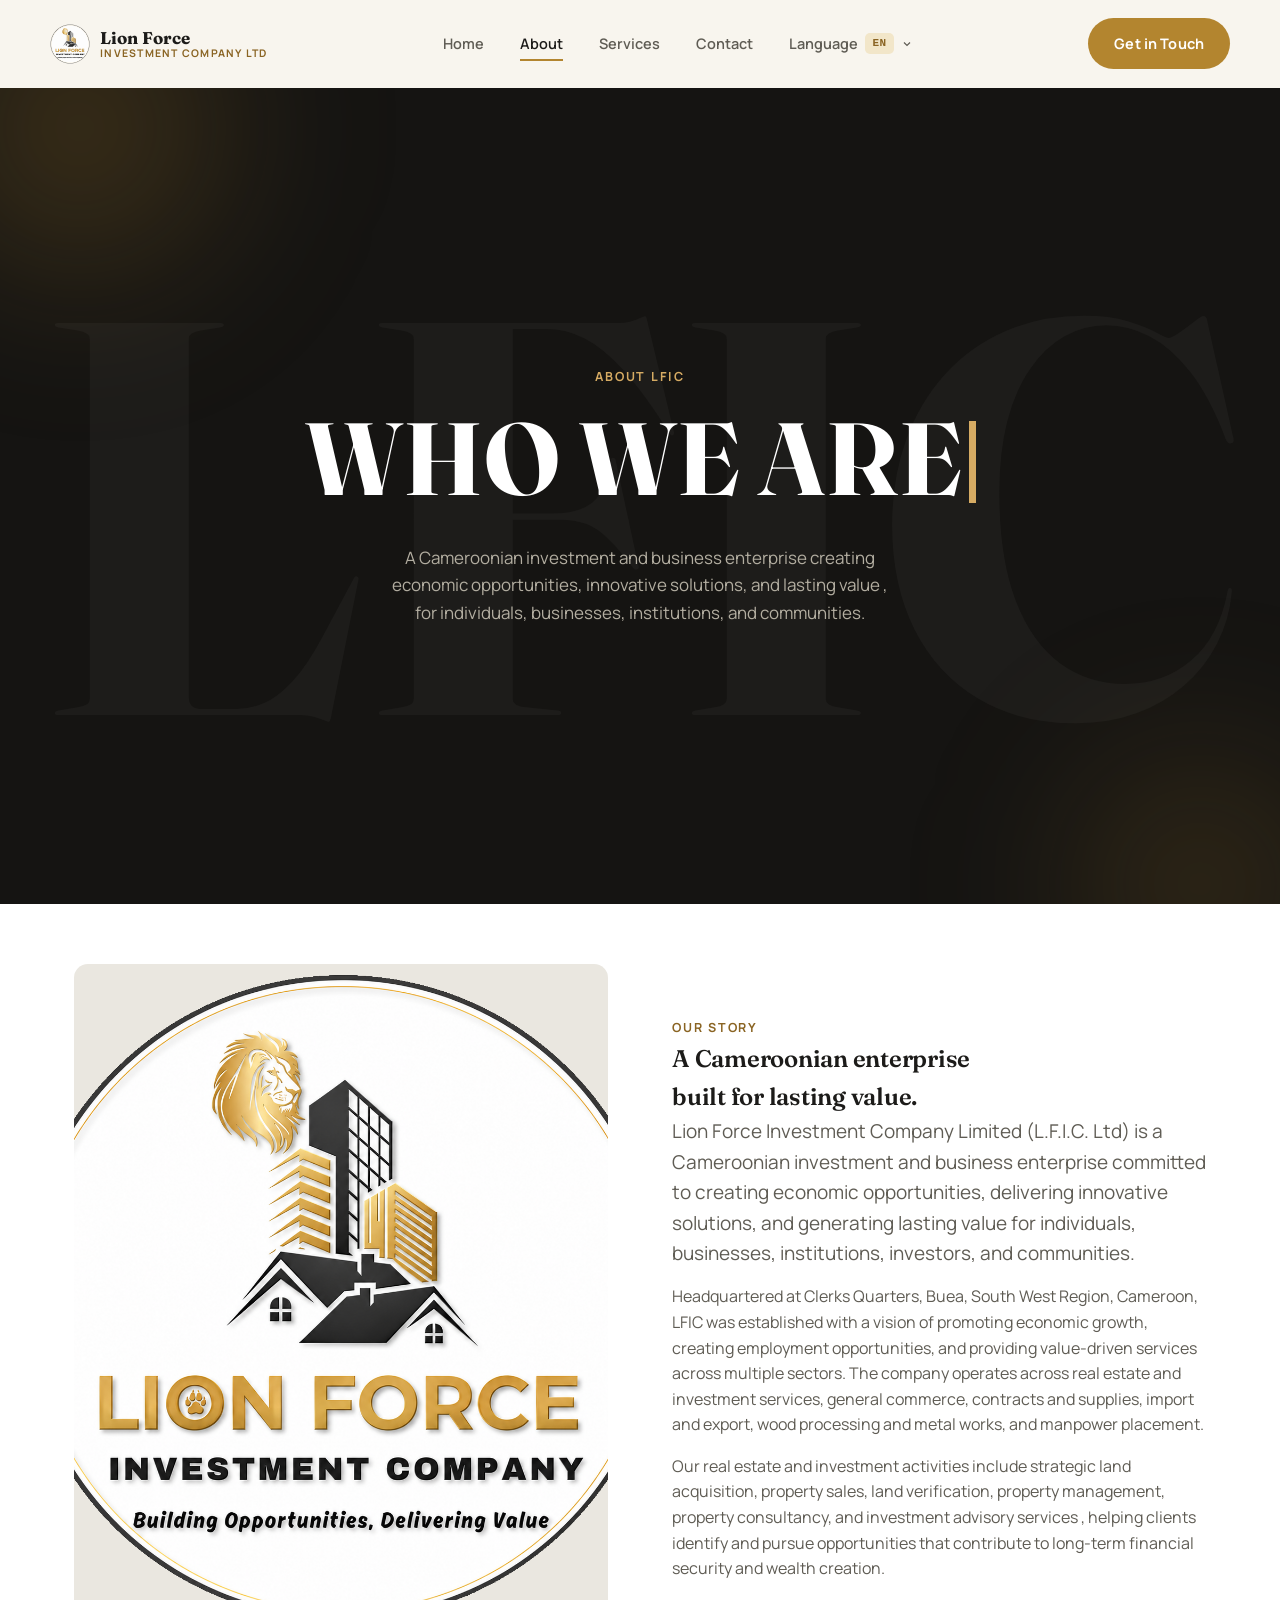
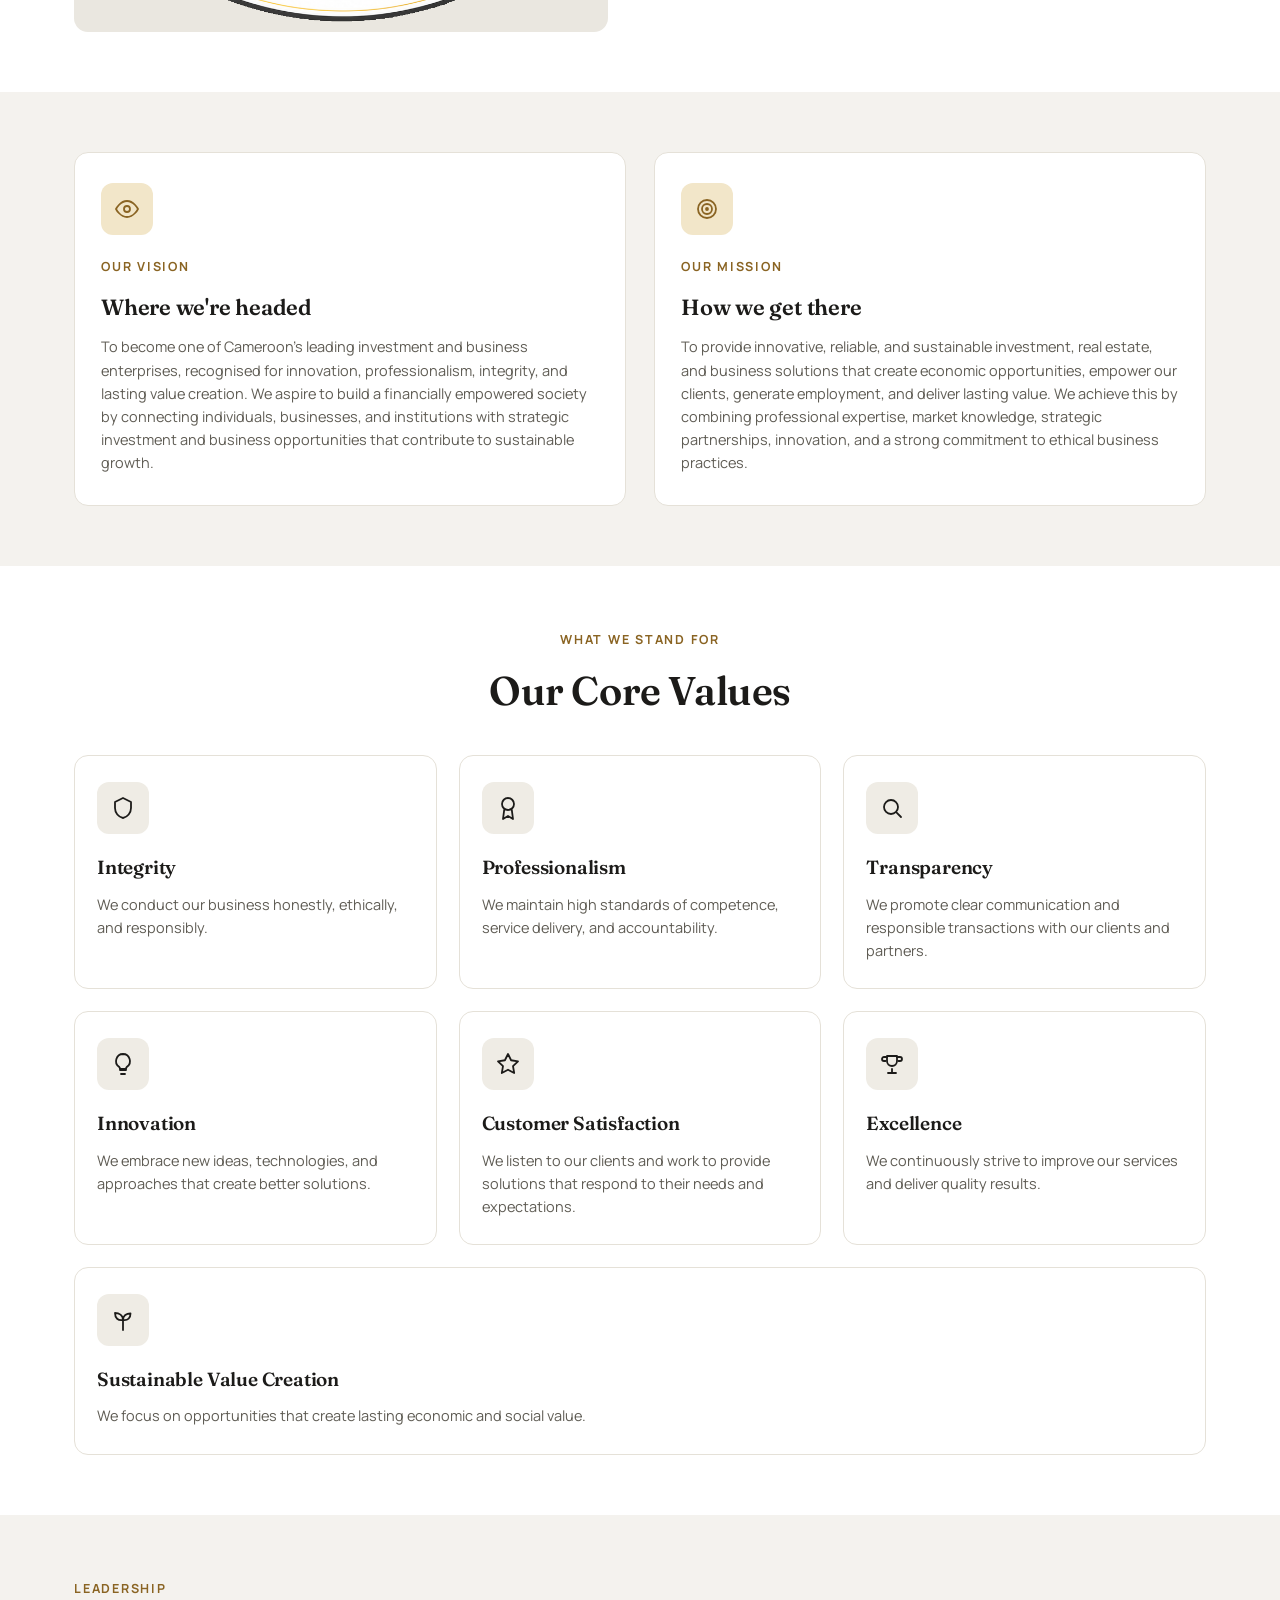
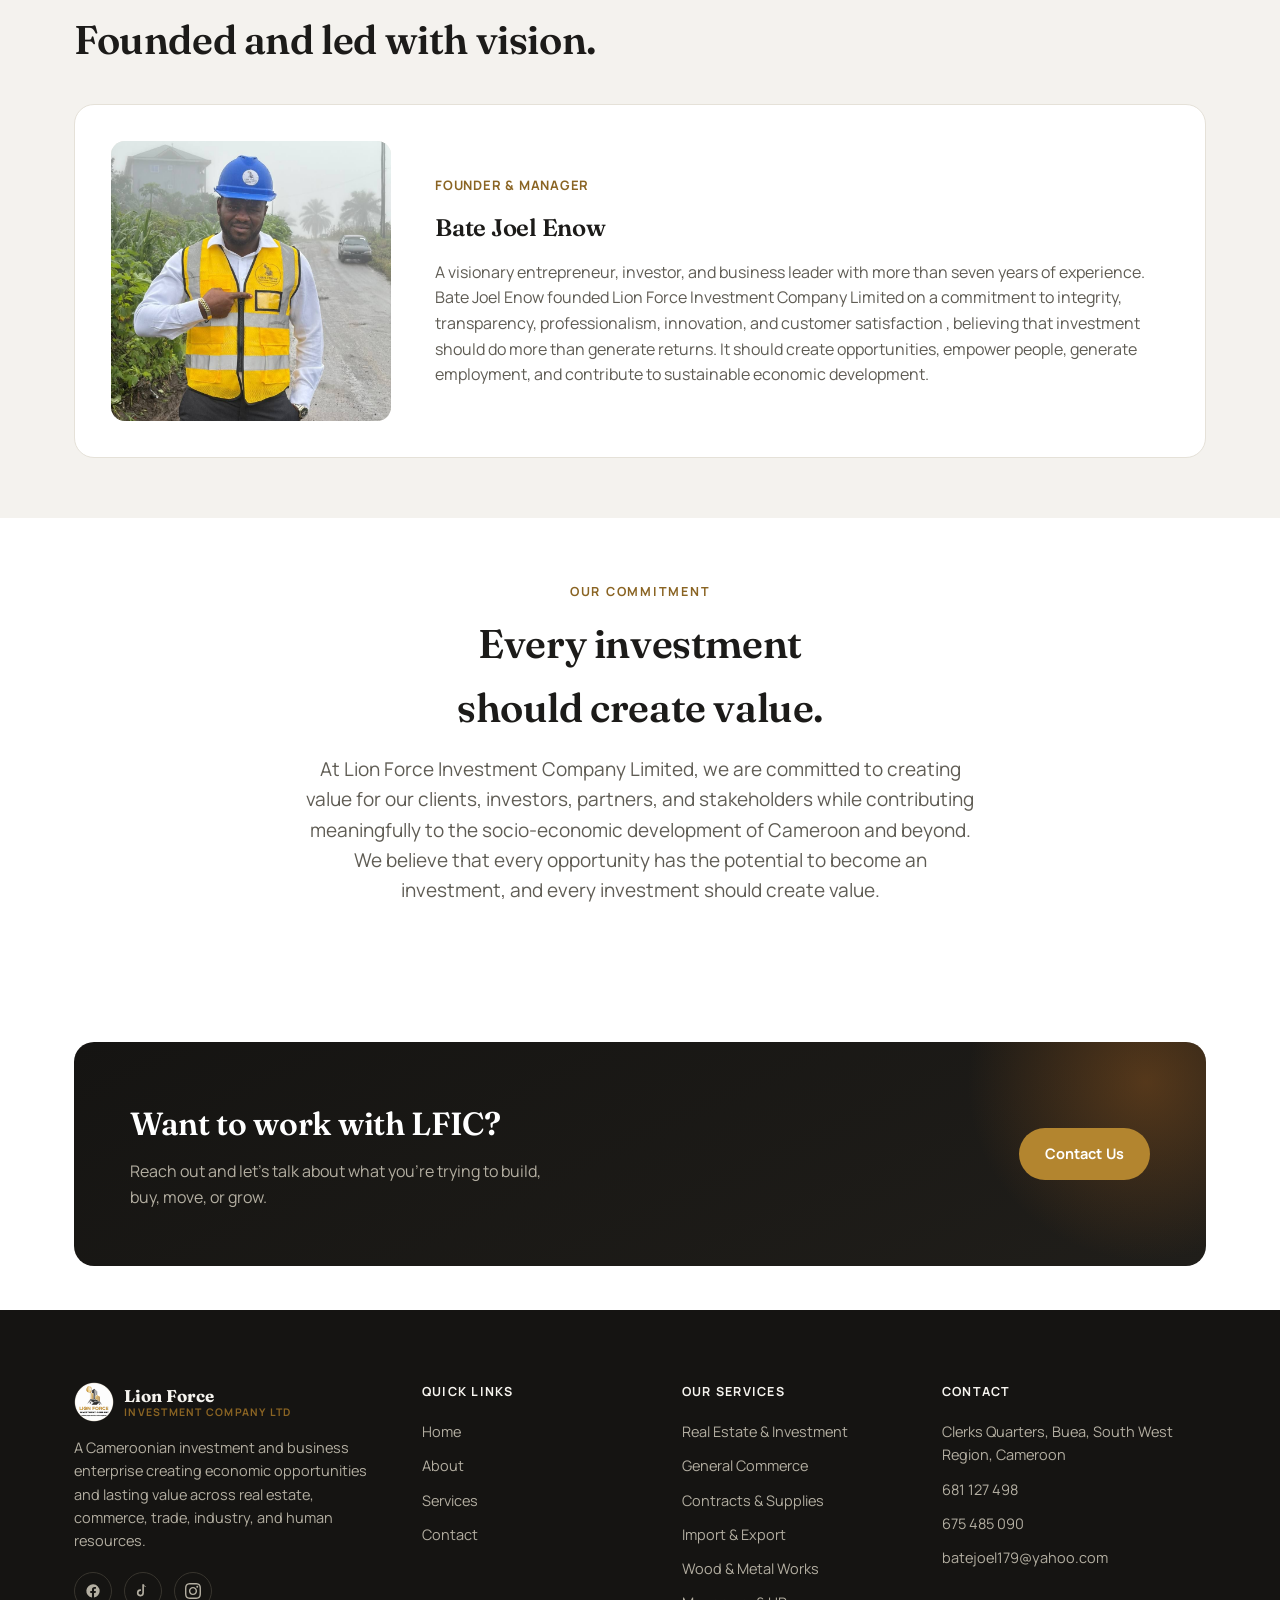
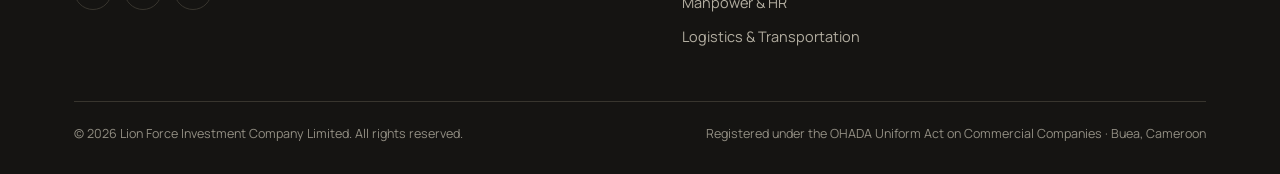
==== commit c0b8ab9f: "Sixth Commit" ====
--- a/about.html
+++ b/about.html
@@ -4,7 +4,7 @@
 <meta charset="UTF-8">
 <meta name="viewport" content="width=device-width, initial-scale=1">
 <title data-i18n="meta.aboutTitle">About Us | Lion Force Investment Company Ltd</title>
-<meta name="description" data-i18n-content="meta.aboutDesc" content="Learn who LFIC is — our story, vision, mission, core values, and the founder behind Lion Force Investment Company Limited in Buea, Cameroon.">
+<meta name="description" data-i18n-content="meta.aboutDesc" content="Learn who LFIC is , our story, vision, mission, core values, and the founder behind Lion Force Investment Company Limited in Buea, Cameroon.">
 <link rel="canonical" href="https://lionforceinvestment.com/about.html">
 <link rel="icon" type="image/png" href="assets/images/logo.png">
 <link rel="preconnect" href="https://fonts.googleapis.com">
@@ -15,7 +15,7 @@
 <meta property="og:type" content="website">
 <meta property="og:site_name" content="Lion Force Investment Company Ltd">
 <meta property="og:title" content="About Us | Lion Force Investment Company Ltd">
-<meta property="og:description" content="Learn who LFIC is — our story, vision, mission, core values, and the founder behind Lion Force Investment Company Limited in Buea, Cameroon.">
+<meta property="og:description" content="Learn who LFIC is , our story, vision, mission, core values, and the founder behind Lion Force Investment Company Limited in Buea, Cameroon.">
 <meta property="og:url" content="https://lionforceinvestment.com/about.html">
 <meta property="og:image" content="https://lionforceinvestment.com/assets/images/logo.png">
 <meta name="twitter:card" content="summary">
@@ -85,7 +85,7 @@
     <div class="container statement-inner">
       <span class="eyebrow" data-i18n="about.statementEyebrow">About LFIC</span>
       <h1 class="statement-headline" data-typewriter="WHO WE ARE" data-i18n-typewriter="about.statementHeadline">WHO WE ARE</h1>
-      <p class="statement-sub" data-i18n="about.statementSub">A Cameroonian investment and business enterprise creating economic opportunities, innovative solutions, and lasting value — for individuals, businesses, institutions, and communities.</p>
+      <p class="statement-sub" data-i18n="about.statementSub">A Cameroonian investment and business enterprise creating economic opportunities, innovative solutions, and lasting value , for individuals, businesses, institutions, and communities.</p>
     </div>
   </section>
 
@@ -99,7 +99,7 @@
         <h2 data-i18n="about.storyTitle">A Cameroonian enterprise built for lasting value.</h2>
         <p class="text-lead" data-i18n="about.storyLead">Lion Force Investment Company Limited (L.F.I.C. Ltd) is a Cameroonian investment and business enterprise committed to creating economic opportunities, delivering innovative solutions, and generating lasting value for individuals, businesses, institutions, investors, and communities.</p>
         <p style="margin-top:16px;color:var(--ink-soft);" data-i18n="about.storyPara2">Headquartered at Clerks Quarters, Buea, South West Region, Cameroon, LFIC was established with a vision of promoting economic growth, creating employment opportunities, and providing value-driven services across multiple sectors. The company operates across real estate and investment services, general commerce, contracts and supplies, import and export, wood processing and metal works, and manpower placement.</p>
-        <p style="margin-top:16px;color:var(--ink-soft);" data-i18n="about.storyPara3">Our real estate and investment activities include strategic land acquisition, property sales, land verification, property management, property consultancy, and investment advisory services — helping clients identify and pursue opportunities that contribute to long-term financial security and wealth creation.</p>
+        <p style="margin-top:16px;color:var(--ink-soft);" data-i18n="about.storyPara3">Our real estate and investment activities include strategic land acquisition, property sales, land verification, property management, property consultancy, and investment advisory services , helping clients identify and pursue opportunities that contribute to long-term financial security and wealth creation.</p>
       </div>
     </div>
   </section>
@@ -157,7 +157,7 @@
         <div>
           <span class="role" data-i18n="about.founderRole">Founder &amp; Manager</span>
           <h3>Bate Joel Enow</h3>
-          <p style="color:var(--ink-soft);margin-top:12px;" data-i18n="about.founderBio">A visionary entrepreneur, investor, and business leader with more than seven years of experience. Bate Joel Enow founded Lion Force Investment Company Limited on a commitment to integrity, transparency, professionalism, innovation, and customer satisfaction — believing that investment should do more than generate returns. It should create opportunities, empower people, generate employment, and contribute to sustainable economic development.</p>
+          <p style="color:var(--ink-soft);margin-top:12px;" data-i18n="about.founderBio">A visionary entrepreneur, investor, and business leader with more than seven years of experience. Bate Joel Enow founded Lion Force Investment Company Limited on a commitment to integrity, transparency, professionalism, innovation, and customer satisfaction , believing that investment should do more than generate returns. It should create opportunities, empower people, generate employment, and contribute to sustainable economic development.</p>
         </div>
       </div>
     </div>
--- a/assets/css/style.css
+++ b/assets/css/style.css
@@ -1,5 +1,5 @@
 /* ============================================================
-   Lion Force Investment Company Ltd — Design System
+   Lion Force Investment Company Ltd , Design System
    Light theme. Fonts: Fraunces (display) + Manrope (body/UI).
    ============================================================ */
 
@@ -10,7 +10,7 @@
   --surface-2:#f4f2ee;
   --surface-3:#eae7e0;
 
-  /* Ash (text + neutrals — warm grey, no green bias) */
+  /* Ash (text + neutrals , warm grey, no green bias) */
   --ink:#1c1b19;
   --ink-soft:#5f5c54;
   --ink-faint:#928e83;
@@ -330,7 +330,7 @@
   .nav-lang:hover .lang-menu{max-height:0;}
   .nav-lang.is-open .lang-menu{max-height:140px;padding:4px 0 8px 12px;}
   /* the shared (desktop) hover/open rule below sets a translate() on .lang-menu
-     that outranks the plain "transform:none" above (3 classes vs. 1) — pin it
+     that outranks the plain "transform:none" above (3 classes vs. 1) , pin it
      back down so the dropdown stays put under the toggle instead of sliding
      off sideways over the page content. */
   .nav-lang:hover .lang-menu,
@@ -398,7 +398,6 @@
   .brand{gap:8px;}
   .brand-mark{width:34px;height:34px;}
   .brand-text strong{font-size:15px;}
-  .brand-text span{display:none;}
   .nav{padding:14px 18px;}
   .nav-cta{gap:8px;}
 }
@@ -630,7 +629,7 @@
 .icon-badge--sm{width:38px;height:38px;border-radius:10px;margin-bottom:0;}
 .icon-badge--sm svg{width:18px;height:18px;stroke-width:2;}
 
-/* ash variant — used where a second, still-neutral badge tone is wanted */
+/* ash variant , used where a second, still-neutral badge tone is wanted */
 .icon-badge--ash{background:var(--ash-tint);}
 .icon-badge--ash svg{stroke:var(--ink);}
 
@@ -785,6 +784,7 @@
 .form-status{font-size:14px;font-weight:600;}
 .form-status.is-success{color:var(--success);}
 .form-status.is-error{color:var(--error);}
+.form-status-link{text-decoration:underline;text-underline-offset:2px;color:inherit;}
 .contact-form button[disabled]{opacity:.65;cursor:progress;}
 
 /* ---------- footer ---------- */
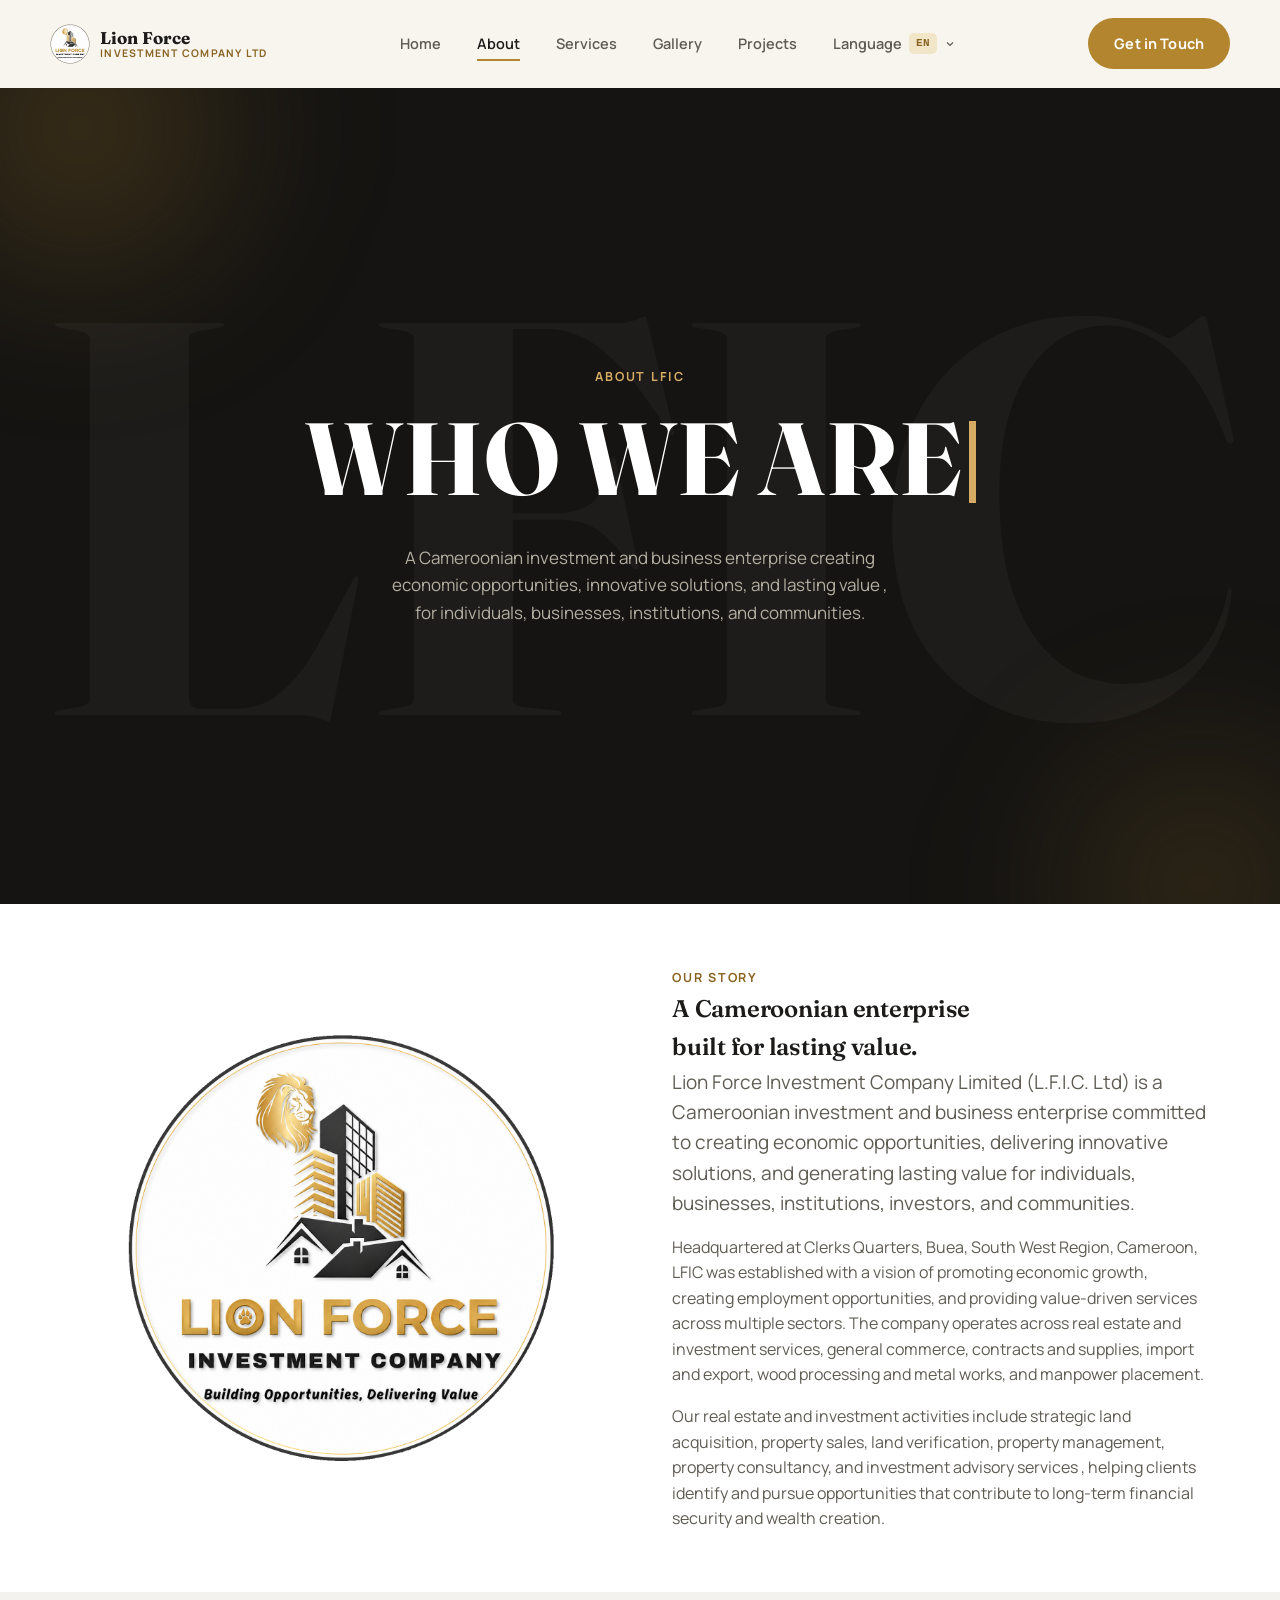
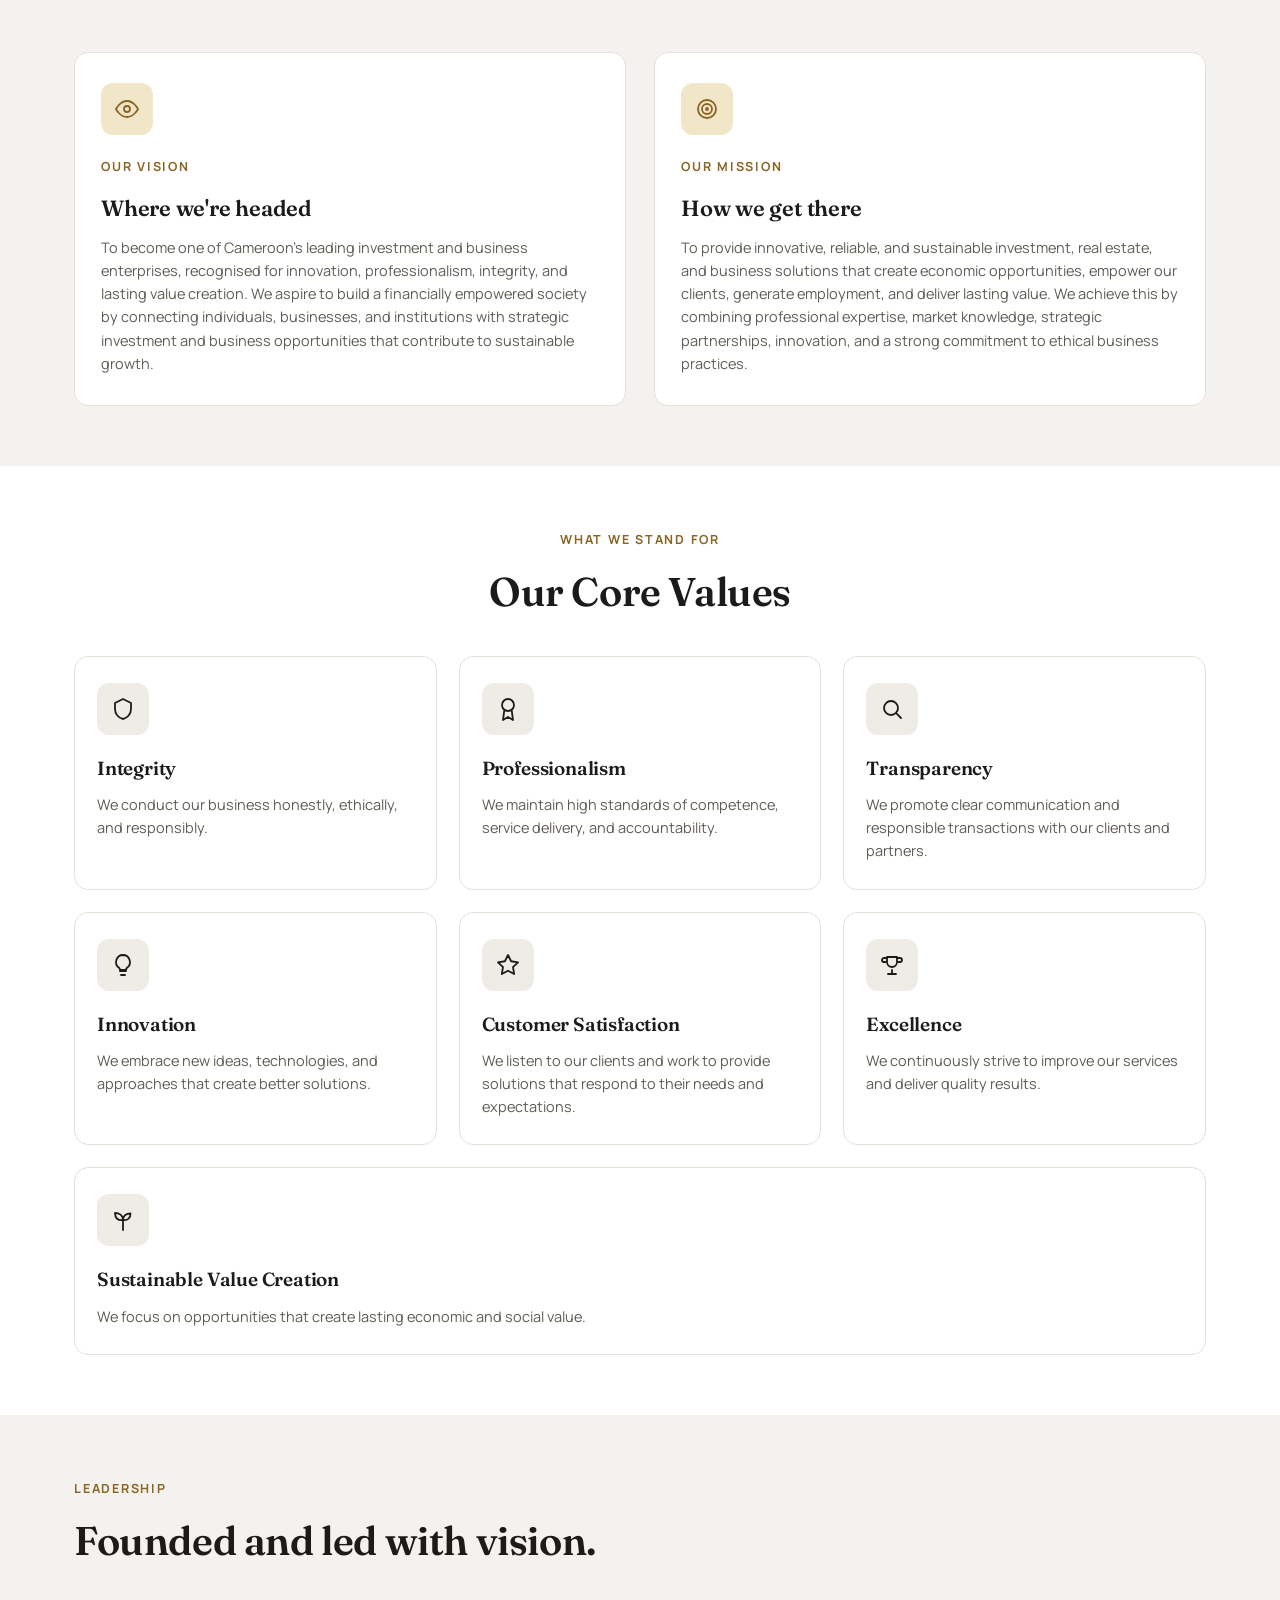
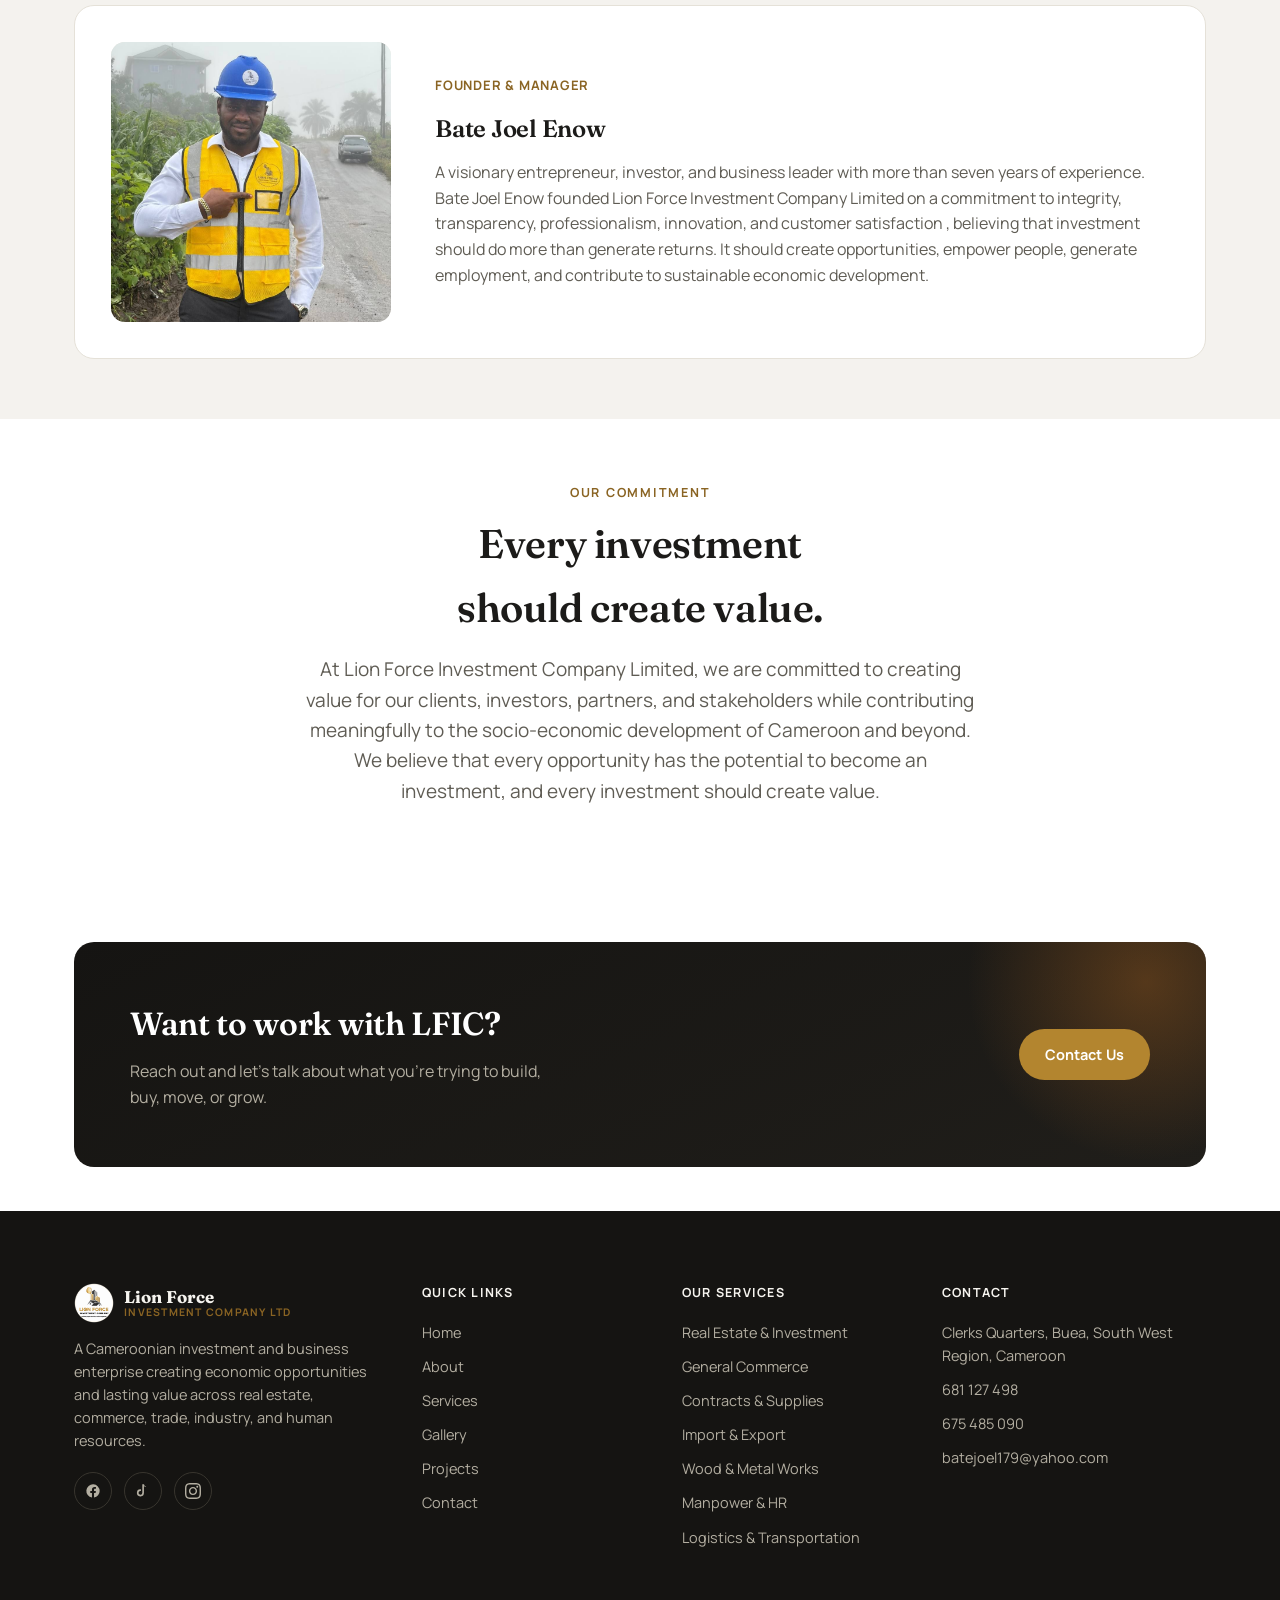
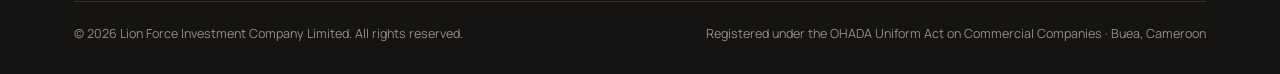
==== commit 0807a55e: "tenth commit" ====
--- a/about.html
+++ b/about.html
@@ -44,7 +44,9 @@
       <a href="index.html" data-i18n="common.navHome">Home</a>
       <a href="about.html" data-i18n="common.navAbout">About</a>
       <a href="services.html" data-i18n="common.navServices">Services</a>
-      <a href="contact.html" data-i18n="common.navContact">Contact</a>
+      <a href="gallery.html" data-i18n="common.navGallery">Gallery</a>
+      <a href="projects.html" data-i18n="common.navProjects">Projects</a>
+      <a href="contact.html" class="nav-link-mobile" data-i18n="common.getInTouch">Get in Touch</a>
       <div class="nav-lang">
         <button type="button" class="lang-toggle" aria-haspopup="true" aria-expanded="false">
           <span data-i18n="common.navLanguage">Language</span>
@@ -65,6 +67,29 @@
     </nav>
     <div class="nav-cta">
       <a href="contact.html" class="btn btn--primary" data-i18n="common.getInTouch">Get in Touch</a>
+      <div class="lang-switch" role="group" aria-label="Language">
+        <button type="button" class="lang-option lang-switch-btn is-active" data-lang="en" aria-label="Switch to English" data-i18n-aria-label="common.switchToEnglish">
+          <svg class="lang-flag" viewBox="0 0 60 30" aria-hidden="true">
+            <clipPath id="lfic-uk"><path d="M0,0 v30 h60 v-30 z"/></clipPath>
+            <g clip-path="url(#lfic-uk)">
+              <path d="M0,0 v30 h60 v-30 z" fill="#012169"/>
+              <path d="M0,0 L60,30 M60,0 L0,30" stroke="#fff" stroke-width="6"/>
+              <path d="M0,0 L60,30 M60,0 L0,30" stroke="#C8102E" stroke-width="4"/>
+              <path d="M30,0 v30 M0,15 h60" stroke="#fff" stroke-width="10"/>
+              <path d="M30,0 v30 M0,15 h60" stroke="#C8102E" stroke-width="6"/>
+            </g>
+          </svg>
+          <span>EN</span>
+        </button>
+        <button type="button" class="lang-option lang-switch-btn" data-lang="fr" aria-label="Passer au francais" data-i18n-aria-label="common.switchToFrench">
+          <svg class="lang-flag" viewBox="0 0 3 2" aria-hidden="true">
+            <rect width="1" height="2" fill="#002395"/>
+            <rect x="1" width="1" height="2" fill="#ffffff"/>
+            <rect x="2" width="1" height="2" fill="#ED2939"/>
+          </svg>
+          <span>FR</span>
+        </button>
+      </div>
       <button class="nav-toggle" id="navToggle" aria-label="Toggle menu" data-i18n-aria-label="common.toggleMenu" aria-expanded="false">
         <svg viewBox="0 0 24 24" width="22" height="22">
           <line class="bar bar1" x1="3" y1="6" x2="21" y2="6"/>
@@ -92,7 +117,7 @@
   <section class="section">
     <div class="container split reveal">
       <div class="split-media">
-        <div class="media"><img src="assets/images/office-buea.jpg" data-ph="office-buea.jpg" alt="LFIC office in Clerks Quarters, Buea" loading="lazy"></div>
+        <div class="media media--round"><img src="assets/images/office-buea.jpg" data-ph="office-buea.jpg" alt="Lion Force Investment Company Ltd logo" loading="lazy"></div>
       </div>
       <div class="split-copy">
         <span class="eyebrow" data-i18n="about.storyEyebrow">Our Story</span>
@@ -208,6 +233,8 @@
           <a href="index.html" data-i18n="common.navHome">Home</a>
           <a href="about.html" data-i18n="common.navAbout">About</a>
           <a href="services.html" data-i18n="common.navServices">Services</a>
+          <a href="gallery.html" data-i18n="common.navGallery">Gallery</a>
+          <a href="projects.html" data-i18n="common.navProjects">Projects</a>
           <a href="contact.html" data-i18n="common.navContact">Contact</a>
         </div>
       </div>
--- a/assets/css/style.css
+++ b/assets/css/style.css
@@ -243,6 +243,9 @@
 }
 
 .nav-links{display:flex;align-items:center;gap:36px;}
+/* both shown only at mobile widths , see the 920px block below */
+.nav-link-mobile{display:none;}
+.lang-switch{display:none;}
 .nav-links a{
   position:relative;
   font-weight:600;
@@ -378,7 +381,71 @@
   }
   .nav-links.is-open{transform:translateX(0);}
   .nav-links a{width:100%;padding:14px 0;font-size:17px;border-bottom:1px solid var(--line);}
+  /* the Get in Touch pill is hidden at this width, so the drawer carries
+     the same destination as a plain link , otherwise there'd be no route
+     to the contact page from the mobile nav at all */
   .nav-cta .btn--primary{display:none;}
+  .nav-links .nav-link-mobile{display:block;}
+
+  /* Language lives inside the drawer on mobile, which a French speaker
+     would never see if they just scroll. Surface it in the header itself
+     as a two-flag segmented toggle sitting beside the menu button. */
+  .nav-cta .lang-switch{
+    display:inline-flex;
+    align-items:center;
+    gap:2px;
+    flex:none;
+    background:var(--surface-2);
+    border:1px solid var(--line);
+    border-radius:999px;
+    padding:3px;
+  }
+  .nav-cta .lang-switch-btn{
+    display:inline-flex;
+    align-items:center;
+    justify-content:center;
+    gap:5px;
+    width:auto;
+    padding:5px 9px;
+    border-radius:999px;
+    font-size:11.5px;
+    font-weight:800;
+    letter-spacing:.03em;
+    color:var(--ink-faint);
+    background:transparent;
+    transition:background var(--dur-fast), color var(--dur-fast);
+  }
+  .nav-cta .lang-switch-btn:hover{background:transparent;color:var(--ink-soft);}
+  .nav-cta .lang-switch-btn.is-active{
+    background:var(--surface);
+    color:var(--ink);
+    box-shadow:var(--shadow-sm);
+  }
+  .nav-cta .lang-switch-btn .lang-flag{
+    width:17px;height:12px;
+    flex:none;
+    border-radius:2px;
+    box-shadow:0 0 0 1px rgba(28,27,25,.14);
+    /* the inactive flag is dimmed so the chosen one reads as selected */
+    opacity:.45;
+    transition:opacity var(--dur-fast);
+  }
+  .nav-cta .lang-switch-btn.is-active .lang-flag{opacity:1;}
+  .nav-cta .lang-switch-btn .lang-check{display:none;}
+}
+@media (max-width:600px){
+  /* on phones the labels cost ~40px the brand name needs, and the two
+     flags carry the meaning on their own , keep the words for screen
+     readers via aria-label */
+  .nav-cta .lang-switch-btn span{
+    position:absolute;
+    width:1px;height:1px;
+    overflow:hidden;
+    clip-path:inset(50%);
+    white-space:nowrap;
+  }
+  .nav-cta .lang-switch-btn{padding:5px 8px;}
+  .nav-cta .lang-switch-btn .lang-flag{width:19px;height:13px;}
   .nav-toggle{display:flex;position:relative;z-index:70;}
   .nav-backdrop{
     position:fixed;inset:0;
@@ -574,11 +641,24 @@
 .grid--2{grid-template-columns:repeat(2,1fr);}
 .grid--3{grid-template-columns:repeat(3,1fr);}
 .grid--4{grid-template-columns:repeat(4,1fr);}
+.grid--5{grid-template-columns:repeat(4,1fr);gap:20px;}
+/* property cards carry a caption and an enquiry button, so they need more
+   room per card than the plain gallery tiles do */
+.grid--projects{grid-template-columns:repeat(4,1fr);gap:22px;}
+@media (max-width:1100px){
+  .grid--5,.grid--projects{grid-template-columns:repeat(3,1fr);}
+}
 @media (max-width:920px){
   .grid--3,.grid--4{grid-template-columns:repeat(2,1fr);}
 }
 @media (max-width:640px){
-  .grid--2,.grid--3,.grid--4{grid-template-columns:1fr;}
+  .grid--2,.grid--3{grid-template-columns:1fr;}
+  /* service cards stay 2-up on phones , they're image-led and read fine
+     narrow, unlike the contact cards which hold long emails/addresses */
+  .grid--services{grid-template-columns:repeat(2,1fr);gap:14px;}
+  .grid--4{grid-template-columns:repeat(3,1fr);gap:12px;}
+  .grid--5{grid-template-columns:repeat(3,1fr);gap:10px;}
+  .grid--projects{grid-template-columns:repeat(2,1fr);gap:14px;}
 }
 
 /* ---------- split layout (image + text) ---------- */
@@ -593,9 +673,27 @@
 @media (max-width:860px){
   .split{grid-template-columns:1fr;gap:36px;}
   .split.reverse .split-media{order:0;}
-}
-
-/* ---------- cards ---------- */
+  /* stacked full-width, a 4:5 portrait runs nearly the full viewport height
+     , go landscape so the image stays a band rather than a whole screen */
+  .split-media .media{aspect-ratio:16/10;}
+}
+
+/* Round logo-style media. The LFIC mark is a circle drawn on a square
+   canvas, so the default cover-crop inside a 4:5 box cut its top and
+   bottom off and read as "zoomed in". Square the frame, clip it to a
+   circle, and switch to contain so the whole mark is visible , the
+   white canvas corners fall outside the circular clip. Declared after
+   the breakpoint above so the 1:1 ratio holds at every width. */
+.split-media .media--round{aspect-ratio:1/1;}
+.media--round{
+  border-radius:50%;
+  background:var(--paper);
+  max-width:440px;
+  margin:0 auto;
+}
+.media--round img{object-fit:contain;}
+/* the photo scrim is meant for photographs , on a logo it just dirties it */
+.media--round::after{display:none;}
 .card{
   background:var(--surface);
   border:1px solid var(--line);
@@ -666,6 +764,18 @@
 .service-card-link svg{width:14px;height:14px;transition:transform var(--dur-fast) var(--ease);}
 .service-card:hover .service-card-link svg{transform:translateX(4px);}
 
+@media (max-width:640px){
+  /* two-up on phones , tighten the internals so the narrower card
+     doesn't read as mostly padding */
+  .grid--services .service-card-body{padding:14px 13px 16px;}
+  .grid--services .service-card-head{gap:7px;margin-bottom:8px;}
+  .grid--services .service-card-body .tag{font-size:9.5px;letter-spacing:.05em;}
+  .grid--services .service-card-body h3{font-size:14.5px;margin-bottom:5px;}
+  .grid--services .service-card-body p{font-size:12px;line-height:1.5;}
+  .grid--services .service-card-link{font-size:11.5px;margin-top:10px;gap:4px;}
+  .grid--services .icon-badge--sm{display:none;}
+}
+
 /* full service section (services page) */
 .service-block{padding:64px 0;border-bottom:1px solid var(--line);}
 .service-block:last-child{border-bottom:none;}
@@ -677,6 +787,196 @@
 .value-card .icon-badge svg{stroke:var(--ink);}
 .value-card:hover .icon-badge{background:var(--dark);}
 .value-card:hover .icon-badge svg{stroke:var(--on-dark);}
+
+/* ---------- management team (home) ----------
+   Deliberately three different card *forms* rather than one grid repeated:
+   large overlay portraits for leadership, staggered mid-size cards for
+   partners, and compact horizontal chips for specialists , so the visual
+   weight of each tier reads as its place in the hierarchy. */
+.team-lead{
+  display:grid;
+  grid-template-columns:repeat(2,1fr);
+  gap:28px;
+  max-width:860px;
+  margin:0 auto;
+}
+.team-figure{position:relative;}
+.team-figure-media{
+  position:relative;
+  overflow:hidden;
+  border-radius:var(--radius-lg);
+  background:var(--surface-3);
+  box-shadow:var(--shadow-md);
+}
+.team-figure-media img{
+  width:100%;height:100%;
+  object-fit:cover;
+  object-position:center 22%;
+  display:block;
+  transition:transform 1.1s var(--ease);
+}
+.team-figure:hover .team-figure-media img{transform:scale(1.06);}
+.team-figure-media::after{
+  content:"";
+  position:absolute;inset:0;
+  background:linear-gradient(180deg,rgba(21,20,18,0) 42%,rgba(21,20,18,.88) 100%);
+}
+
+/* tier 1 , leadership: caption sits over the portrait */
+.team-figure--lead .team-figure-media{aspect-ratio:4/5;}
+.team-figure--lead .team-figure-body{
+  position:absolute; left:0; right:0; bottom:0;
+  padding:26px;
+  z-index:1;
+  color:#fff;
+}
+.team-figure--lead .team-figure-body h3{
+  color:#fff;
+  font-size:21px;
+  line-height:1.25;
+  margin-bottom:3px;
+}
+.team-figure--lead .team-figure-body p{
+  font-size:13.5px;
+  font-weight:600;
+  color:var(--accent-light);
+}
+.team-rank{
+  display:inline-block;
+  font-size:10.5px;
+  font-weight:800;
+  letter-spacing:.16em;
+  text-transform:uppercase;
+  color:#fff;
+  background:rgba(179,133,47,.9);
+  padding:4px 10px;
+  border-radius:999px;
+  margin-bottom:12px;
+}
+
+/* tier divider label */
+.team-tier-label{
+  display:flex;
+  align-items:center;
+  gap:18px;
+  margin:56px 0 26px;
+}
+.team-tier-label span{
+  font-size:11.5px;
+  font-weight:800;
+  letter-spacing:.16em;
+  text-transform:uppercase;
+  color:var(--accent-dark);
+  flex:none;
+}
+.team-tier-label::before,.team-tier-label::after{
+  content:"";
+  height:1px;
+  background:var(--line);
+  flex:1;
+}
+
+/* tier 2 , partners: staggered so the row never reads as a plain grid */
+.team-partners{
+  display:grid;
+  grid-template-columns:repeat(3,1fr);
+  gap:26px;
+  max-width:920px;
+  margin:0 auto;
+  align-items:start;
+}
+.team-partners .team-figure:nth-child(even){margin-top:38px;}
+.team-figure--partner .team-figure-media{aspect-ratio:1/1;border-radius:var(--radius);}
+.team-figure--partner .team-figure-body{
+  position:absolute; left:0; right:0; bottom:0;
+  padding:18px;
+  z-index:1;
+  color:#fff;
+}
+.team-figure--partner .team-figure-body h3{color:#fff;font-size:16px;line-height:1.3;margin-bottom:2px;}
+.team-figure--partner .team-figure-body p{font-size:12px;font-weight:600;color:var(--accent-light);}
+
+/* tier 3 , specialists: compact horizontal chips, a different form again */
+.team-specialists{
+  display:grid;
+  grid-template-columns:repeat(2,1fr);
+  gap:20px;
+  max-width:980px;
+  margin:0 auto;
+}
+.team-chip{
+  display:flex;
+  align-items:center;
+  gap:20px;
+  background:var(--surface);
+  border:1px solid var(--line);
+  border-radius:999px;
+  padding:14px 30px 14px 14px;
+  transition:transform var(--dur-fast) var(--ease), box-shadow var(--dur-fast) var(--ease), border-color var(--dur-fast);
+}
+.team-chip:hover{transform:translateY(-3px);box-shadow:var(--shadow-md);border-color:var(--accent-light);}
+.team-chip img{
+  width:92px;height:92px;
+  flex:none;
+  border-radius:50%;
+  object-fit:cover;
+  object-position:center 22%;
+  /* a thin ring lifts the portrait off the white card */
+  box-shadow:0 0 0 3px var(--surface), 0 0 0 4px var(--line);
+}
+.team-chip:hover img{box-shadow:0 0 0 3px var(--surface), 0 0 0 4px var(--accent-light);}
+.team-chip h3{font-size:17px;line-height:1.3;margin-bottom:3px;}
+.team-chip p{font-size:13.5px;font-weight:600;color:var(--accent-dark);}
+
+@media (max-width:860px){
+  .team-lead{gap:18px;}
+  .team-figure--lead .team-figure-body{padding:18px;}
+  .team-figure--lead .team-figure-body h3{font-size:16px;}
+  .team-figure--lead .team-figure-body p{font-size:12px;}
+  .team-rank{margin-bottom:8px;font-size:9.5px;padding:3px 8px;}
+  .team-partners{gap:16px;}
+  .team-partners .team-figure:nth-child(even){margin-top:24px;}
+  .team-specialists{grid-template-columns:1fr;}
+  .team-tier-label{margin:40px 0 20px;}
+}
+/* On phones the cards get small enough that an overlaid caption hides the
+   face it sits on , so drop the name/role out of the image and set it
+   underneath as ordinary text, and remove the scrim it needed. */
+@media (max-width:640px){
+  .team-figure--lead .team-figure-body,
+  .team-figure--partner .team-figure-body{
+    position:static;
+    padding:9px 2px 0;
+    color:inherit;
+  }
+  .team-figure--lead .team-figure-body h3,
+  .team-figure--partner .team-figure-body h3{
+    color:var(--ink);
+    font-size:13.5px;
+    line-height:1.3;
+    margin-bottom:1px;
+  }
+  .team-figure--lead .team-figure-body p,
+  .team-figure--partner .team-figure-body p{
+    color:var(--accent-dark);
+    font-size:11.5px;
+    line-height:1.35;
+  }
+  .team-figure-media::after{opacity:0;}
+  /* the pill badge reads as clutter once the caption is outside the image */
+  .team-rank{
+    background:none;
+    color:var(--accent-dark);
+    padding:0;
+    margin-bottom:3px;
+    font-size:9.5px;
+    letter-spacing:.14em;
+  }
+  .team-chip{padding:11px 20px 11px 11px;gap:15px;}
+  .team-chip img{width:72px;height:72px;}
+  .team-chip h3{font-size:15px;}
+  .team-chip p{font-size:12.5px;}
+}
 
 /* founder / people card */
 .people{
@@ -750,12 +1050,20 @@
 .contact-card a,.contact-card p{font-size:15.5px;font-weight:600;color:var(--ink);}
 .contact-card a:hover{color:var(--accent-dark);}
 
+.map-media{aspect-ratio:21/9;}
 .map-frame{
   width:100%;height:100%;
   min-height:340px;
   border:0;
   border-radius:var(--radius);
   filter:grayscale(.25) contrast(1.05);
+}
+
+@media (max-width:640px){
+  /* double the mobile map height: half the width/height ratio of the
+     desktop 21/9 strip so it renders at ~2x the visible height at any
+     mobile width, instead of being clipped down to a thin sliver. */
+  .map-media{aspect-ratio:7/6;}
 }
 
 /* ---------- contact form ---------- */
@@ -861,12 +1169,12 @@
   letter-spacing:.02em;
 }
 
-/* ---------- video card (home) ---------- */
+/* ---------- video card (home + gallery) ---------- */
 .video-card{
   position:relative;
   display:block;
   width:100%;
-  aspect-ratio:4/5;
+  aspect-ratio:6/5;
   border-radius:var(--radius);
   overflow:hidden;
   border:none;
@@ -943,8 +1251,39 @@
 @media (prefers-reduced-motion:reduce){
   .video-card-play::after{animation:none;}
 }
-@media (max-width:860px){
-  .video-card{aspect-ratio:16/10;}
+
+/* smaller cards in the dense gallery grid need a proportionally smaller
+   play button and caption than the one large featured card on the homepage */
+.grid--5 .video-card-play,.grid--projects .video-card-play{width:46px;height:46px;}
+.grid--5 .video-card-play svg,.grid--projects .video-card-play svg{width:16px;height:16px;margin-left:2px;}
+.grid--5 .video-card-caption,.grid--projects .video-card-caption{padding:14px;}
+.grid--5 .video-card-caption strong,.grid--projects .video-card-caption strong{font-size:14px;margin-bottom:1px;}
+.grid--5 .video-card-caption span,.grid--projects .video-card-caption span{font-size:10.5px;}
+
+@media (max-width:640px){
+  /* 3-per-row on mobile means much smaller cards , the caption text
+     doesn't have room to breathe, so the play icon alone carries it.
+     Square them up to match the photo cards, otherwise the landscape
+     ratio leaves the tile too squat to read at this width. */
+  .grid--5 .video-card{aspect-ratio:1/1;}
+  .grid--5 .video-card-play{width:34px;height:34px;top:50%;}
+  .grid--5 .video-card-play svg{width:13px;height:13px;margin-left:1px;}
+  .grid--5 .video-card-play::after{display:none;}
+  .grid--5 .video-card-caption{display:none;}
+  /* properties sit 2-up so there IS room for the label , keep it, just
+     scale it (and the play button) down to suit the smaller tile */
+  .grid--projects .video-card{aspect-ratio:1/1;}
+  .grid--projects .video-card-play{width:40px;height:40px;top:44%;}
+  .grid--projects .video-card-play svg{width:14px;height:14px;margin-left:1px;}
+  .grid--projects .video-card-play::after{display:none;}
+  .grid--projects .video-card-caption{padding:10px;}
+  .grid--projects .video-card-caption strong{font-size:12px;}
+  .grid--projects .video-card-caption span{font-size:9.5px;}
+  .gallery-card-menu-toggle{width:24px;height:24px;}
+  .gallery-card-menu-toggle svg{width:12px;height:12px;}
+  .gallery-card-menu{top:6px;right:6px;}
+  .gallery-card-menu-panel{min-width:130px;padding:4px;}
+  .gallery-card-menu-item{padding:8px;font-size:12.5px;}
 }
 
 /* ---------- video modal (lightbox) ---------- */
@@ -1006,3 +1345,288 @@
   .video-modal{padding:0;}
   .video-modal-dialog{border-radius:0;aspect-ratio:auto;height:100%;max-width:100%;}
 }
+
+/* ---------- loading skeletons ----------
+   Shown the moment the page renders, while the gallery works out which
+   files exist. Each variant mirrors the real card it stands in for, at
+   every breakpoint, so nothing jumps when the actual cards arrive. */
+@keyframes skeleton-shimmer{
+  0%{background-position:200% 0;}
+  100%{background-position:-200% 0;}
+}
+.skeleton-card{
+  border-radius:var(--radius);
+  background:linear-gradient(
+    100deg,
+    var(--surface-3) 30%,
+    var(--ash-tint) 48%,
+    var(--surface-3) 66%
+  );
+  background-size:200% 100%;
+  animation:skeleton-shimmer 1.4s linear infinite;
+}
+.skeleton-card--photo{aspect-ratio:1/1;}
+.skeleton-card--video,.skeleton-card--project{aspect-ratio:6/5;}
+/* the property cards carry an enquiry button underneath, so their
+   placeholder reserves that height too and the grid doesn't reflow */
+.skeleton-card--project{
+  margin-bottom:50px;
+  position:relative;
+}
+.skeleton-card--project::after{
+  content:"";
+  position:absolute;
+  left:0; right:0; bottom:-50px;
+  height:40px;
+  border-radius:999px;
+  background:var(--surface-3);
+}
+@media (max-width:640px){
+  .skeleton-card--video,.skeleton-card--project{aspect-ratio:1/1;}
+  .skeleton-card--project{margin-bottom:42px;}
+  .skeleton-card--project::after{bottom:-42px;height:34px;}
+}
+/* keep the shimmer on a photo card until that photo has actually decoded */
+.gallery-photo-card-wrap.is-loading .gallery-photo-card{
+  background:linear-gradient(
+    100deg,
+    var(--surface-3) 30%,
+    var(--ash-tint) 48%,
+    var(--surface-3) 66%
+  );
+  background-size:200% 100%;
+  animation:skeleton-shimmer 1.4s linear infinite;
+}
+.gallery-photo-card-wrap.is-loading img{opacity:0;}
+.gallery-photo-card-wrap img{transition:opacity .4s var(--ease);}
+@media (prefers-reduced-motion:reduce){
+  .skeleton-card,
+  .gallery-photo-card-wrap.is-loading .gallery-photo-card{animation:none;}
+}
+
+/* ---------- gallery: photo cards + lightbox ---------- */
+.gallery-photo-card{
+  position:relative;
+  display:block;
+  width:100%;
+  aspect-ratio:1/1;
+  border-radius:var(--radius);
+  overflow:hidden;
+  border:none;
+  padding:0;
+  cursor:pointer;
+  background:var(--surface-3);
+  box-shadow:var(--shadow-sm);
+  transition:transform var(--dur-fast) var(--ease), box-shadow var(--dur-fast) var(--ease);
+}
+.gallery-photo-card:hover{transform:translateY(-4px);box-shadow:var(--shadow-md);}
+.gallery-photo-card:focus-visible{outline:3px solid var(--accent-light);outline-offset:3px;}
+.gallery-photo-card img{
+  width:100%;height:100%;
+  object-fit:cover;
+  display:block;
+  transition:transform 1.1s var(--ease);
+}
+.gallery-photo-card:hover img{transform:scale(1.08);}
+.gallery-photo-card::after{
+  content:"";
+  position:absolute;inset:0;
+  background:linear-gradient(180deg,rgba(28,33,23,0) 60%,rgba(28,33,23,.4) 100%);
+  opacity:0;
+  transition:opacity var(--dur) var(--ease);
+  pointer-events:none;
+}
+.gallery-photo-card:hover::after{opacity:1;}
+
+/* ---------- gallery card "more options" menu (download / share) ----------
+   The menu button lives as a sibling of the card's own <button> (not nested
+   inside it , buttons can't nest), absolutely positioned over its corner via
+   this shared wrap element. Works the same for photo cards and video cards. */
+.gallery-photo-card-wrap,.video-card-wrap{position:relative;}
+.gallery-photo-card-wrap .gallery-photo-card,.video-card-wrap .video-card{width:100%;}
+.gallery-card-menu{position:absolute; top:10px; right:10px; z-index:5;}
+.gallery-card-menu-toggle{
+  width:30px;height:30px;
+  border-radius:50%;
+  background:rgba(21,20,18,.55);
+  color:#fff;
+  display:flex;align-items:center;justify-content:center;
+  backdrop-filter:blur(4px);
+  transition:background var(--dur-fast);
+}
+.gallery-card-menu-toggle:hover,
+.gallery-card-menu.is-open .gallery-card-menu-toggle{background:var(--accent);}
+.gallery-card-menu-toggle svg{width:15px;height:15px;}
+.gallery-card-menu-panel{
+  position:absolute; top:calc(100% + 8px); right:0;
+  min-width:152px;
+  background:var(--surface);
+  border:1px solid var(--line);
+  border-radius:var(--radius-sm);
+  box-shadow:var(--shadow-md);
+  padding:6px;
+  opacity:0; visibility:hidden;
+  transform:translateY(-6px);
+  transition:opacity var(--dur-fast) var(--ease), transform var(--dur-fast) var(--ease), visibility 0s linear var(--dur-fast);
+}
+.gallery-card-menu.is-open .gallery-card-menu-panel{
+  opacity:1; visibility:visible; transform:translateY(0);
+  transition:opacity var(--dur-fast) var(--ease), transform var(--dur-fast) var(--ease);
+}
+.gallery-card-menu-item{
+  display:flex; align-items:center; gap:10px;
+  width:100%;
+  padding:9px 10px;
+  border-radius:6px;
+  font-size:13.5px; font-weight:600; color:var(--ink-soft);
+  transition:background var(--dur-fast), color var(--dur-fast);
+}
+.gallery-card-menu-item svg{width:16px;height:16px;flex:none;}
+.gallery-card-menu-item:hover{background:var(--surface-2); color:var(--ink);}
+
+/* ---------- partnership section (contact) ---------- */
+.partner-card{
+  display:flex;
+  flex-direction:column;
+  transition:transform var(--dur-fast) var(--ease), box-shadow var(--dur-fast) var(--ease), border-color var(--dur-fast);
+}
+.partner-card:hover{transform:translateY(-4px);box-shadow:var(--shadow-md);border-color:var(--accent-light);}
+.partner-card h3{font-size:19px;margin-top:14px;}
+.partner-card p{margin-top:8px;}
+.partner-actions{
+  margin-top:34px;
+  padding:28px;
+  border:1px solid var(--line);
+  border-radius:var(--radius-lg);
+  background:var(--surface-2);
+  text-align:center;
+}
+.partner-actions > p{
+  font-size:15.5px;
+  font-weight:600;
+  color:var(--ink-soft);
+  margin-bottom:18px;
+}
+.partner-actions-row{
+  display:flex;
+  gap:14px;
+  justify-content:center;
+  flex-wrap:wrap;
+}
+@media (max-width:560px){
+  .partner-actions{padding:20px 16px;}
+  .partner-actions-row{flex-direction:column;}
+  .partner-actions-row .btn{justify-content:center;width:100%;}
+}
+
+/* WhatsApp enquiry button under each property card */
+.wa-enquire{
+  display:flex;
+  align-items:center;
+  justify-content:center;
+  gap:8px;
+  margin-top:10px;
+  padding:9px 12px;
+  border-radius:999px;
+  border:1.5px solid #25d366;
+  color:#128c3f;
+  background:transparent;
+  font-size:12.5px;
+  font-weight:700;
+  line-height:1.2;
+  text-align:center;
+  transition:background var(--dur-fast), color var(--dur-fast), transform var(--dur-fast) var(--ease);
+}
+.wa-enquire svg{width:15px;height:15px;flex:none;}
+.wa-enquire:hover{background:#25d366;color:#fff;transform:translateY(-2px);}
+.wa-enquire:focus-visible{outline:3px solid var(--accent-light);outline-offset:2px;}
+@media (max-width:640px){
+  .wa-enquire{font-size:11px;padding:8px 8px;gap:5px;margin-top:8px;}
+  .wa-enquire svg{width:13px;height:13px;}
+}
+
+.gallery-toast{
+  position:fixed; left:50%; bottom:28px;
+  transform:translate(-50%,12px);
+  background:var(--dark);
+  color:var(--on-dark);
+  padding:12px 20px;
+  border-radius:999px;
+  font-size:14px;
+  font-weight:600;
+  box-shadow:var(--shadow-lg);
+  opacity:0;
+  z-index:300;
+  transition:opacity var(--dur) var(--ease), transform var(--dur) var(--ease);
+  pointer-events:none;
+}
+.gallery-toast.is-visible{opacity:1;transform:translate(-50%,0);}
+
+.photo-lightbox{
+  position:fixed; inset:0;
+  z-index:200;
+  display:flex;
+  align-items:center;
+  justify-content:center;
+  padding:24px;
+  opacity:0;
+  visibility:hidden;
+  transition:opacity var(--dur) var(--ease), visibility 0s linear var(--dur);
+}
+.photo-lightbox.is-open{
+  opacity:1;
+  visibility:visible;
+  transition:opacity var(--dur) var(--ease);
+}
+.photo-lightbox-backdrop{
+  position:absolute; inset:0;
+  background:rgba(12,11,10,.92);
+}
+.photo-lightbox-img{
+  position:relative;
+  z-index:1;
+  max-width:min(1100px,92vw);
+  max-height:86vh;
+  width:auto;height:auto;
+  border-radius:var(--radius);
+  box-shadow:var(--shadow-lg);
+  transform:scale(.96);
+  transition:transform var(--dur) var(--ease);
+}
+.photo-lightbox.is-open .photo-lightbox-img{transform:scale(1);}
+.photo-lightbox-close{
+  position:absolute; top:18px; right:18px;
+  z-index:2;
+  width:42px;height:42px;
+  border-radius:50%;
+  background:rgba(21,20,18,.7);
+  color:#fff;
+  display:flex;align-items:center;justify-content:center;
+  transition:background var(--dur-fast);
+}
+.photo-lightbox-close:hover{background:var(--accent);}
+.photo-lightbox-close svg{width:18px;height:18px;}
+.photo-lightbox-nav{
+  position:absolute; top:50%;
+  transform:translateY(-50%);
+  z-index:2;
+  width:52px;height:52px;
+  border-radius:50%;
+  background:rgba(21,20,18,.55);
+  color:#fff;
+  display:flex;align-items:center;justify-content:center;
+  transition:background var(--dur-fast);
+}
+.photo-lightbox-nav:hover{background:var(--accent);}
+.photo-lightbox-nav svg{width:22px;height:22px;}
+.photo-lightbox-prev{left:18px;}
+.photo-lightbox-next{right:18px;}
+
+@media (max-width:640px){
+  .photo-lightbox{padding:12px;}
+  .photo-lightbox-nav{width:44px;height:44px;}
+  .photo-lightbox-nav svg{width:18px;height:18px;}
+  .photo-lightbox-prev{left:8px;}
+  .photo-lightbox-next{right:8px;}
+  .photo-lightbox-close{top:10px;right:10px;}
+}
